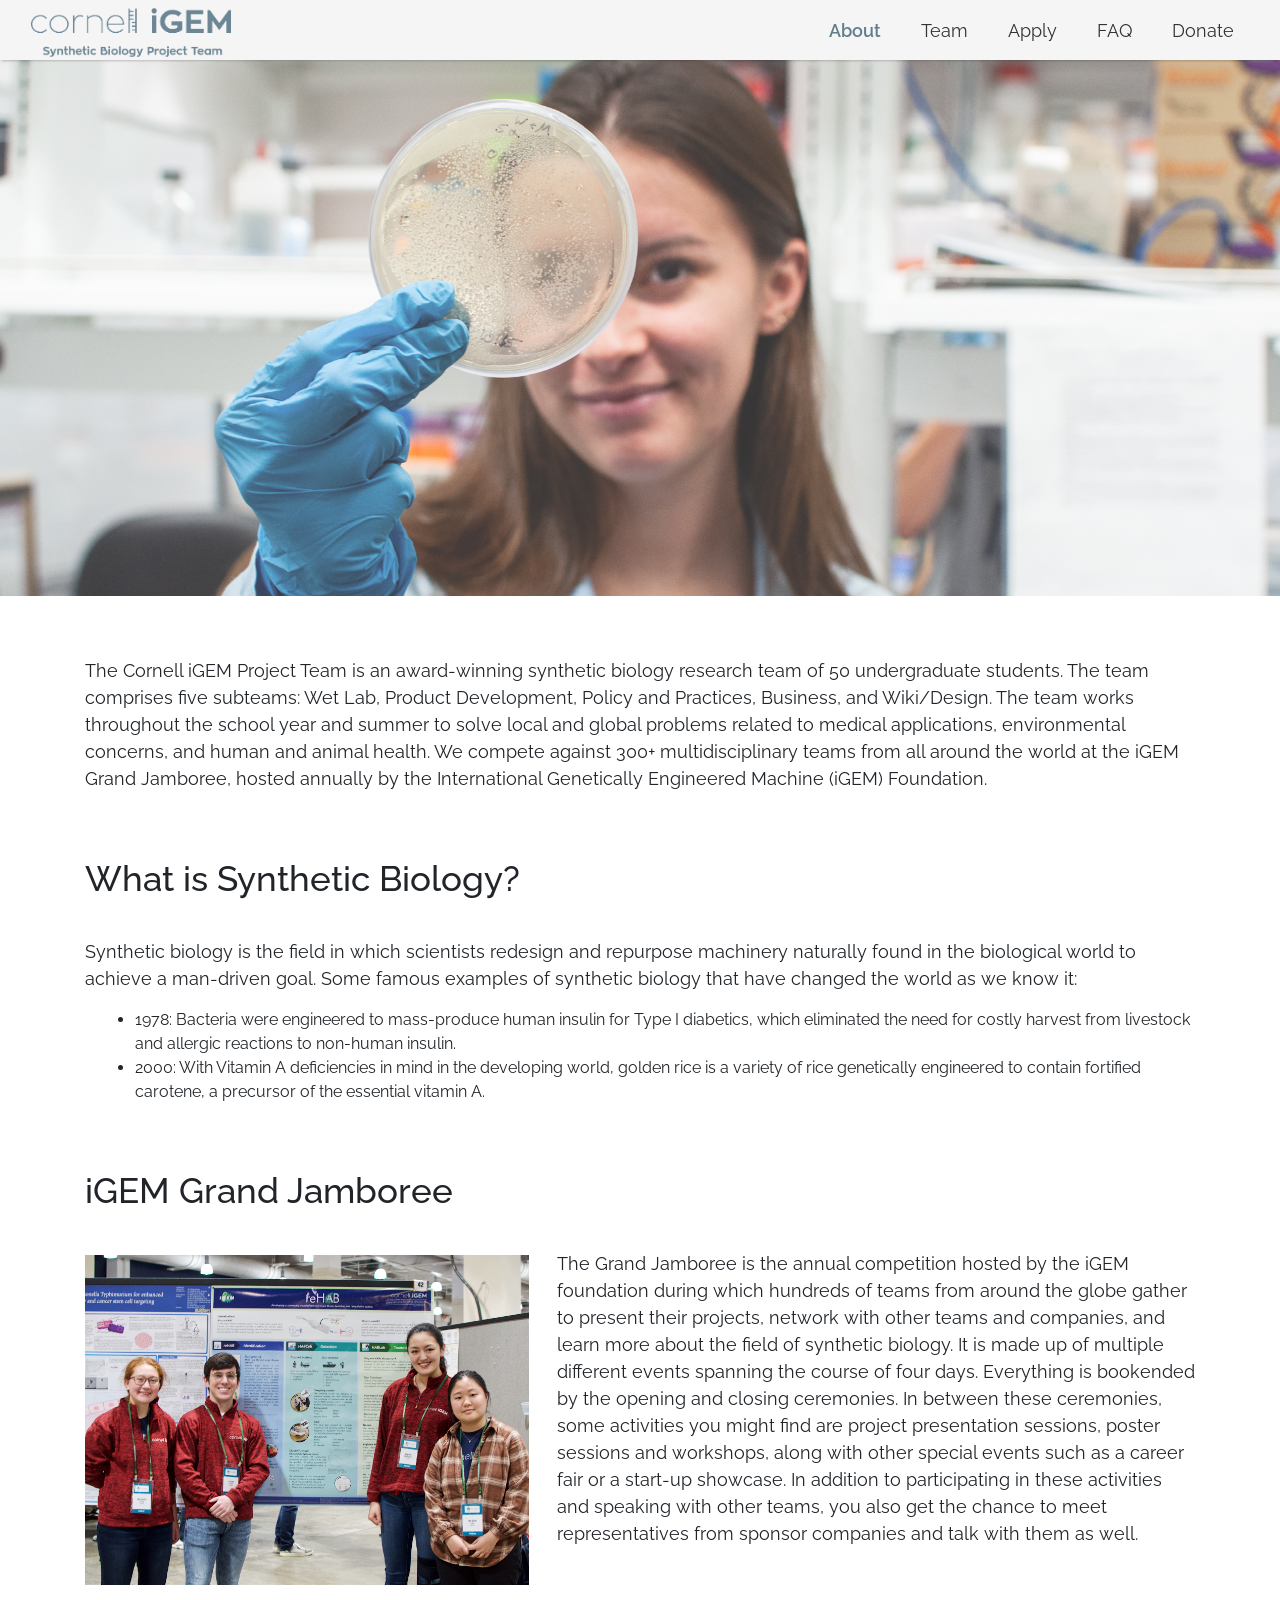
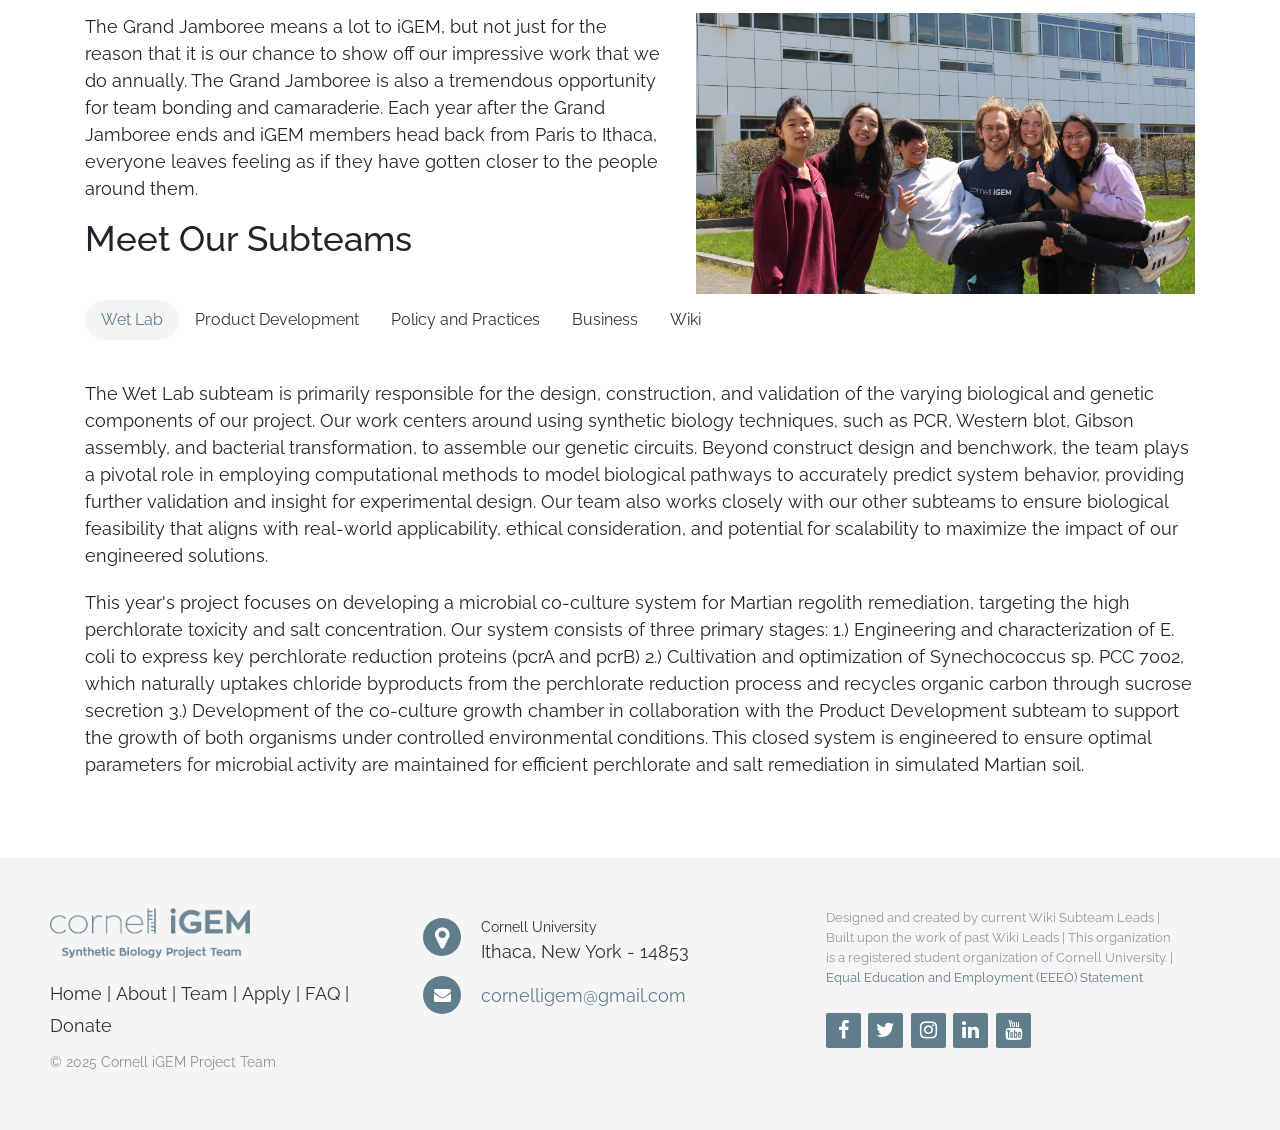
==== about.html @ 0ddb7946 "first commit" ====
<!DOCTYPE html>
<html lang=en>

<head>
    <meta charset="UTF-8">
    <meta http-equiv="X-UA-Compatible" content="IE=edge">
    <meta name="viewport" content="width=device-width, initial-scale=1.0">


    <link rel="apple-touch-icon" sizes="180x180" href="images/logo/apple-touch-icon.png">
    <link rel="icon" type="image/png" href="images/logo/favicon-32x32.png" sizes="32x32">
    <link rel="icon" type="image/png" href="images/logo/favicon-16x16.png" sizes="16x16">
    <link rel="manifest" href="images/logo/manifest.json">
    <link rel="mask-icon" href="images/logo/safari-pinned-tab.svg" color="#607d8b">
    <meta name="theme-color" content="#ffffff">

    <script src="https://stackpath.bootstrapcdn.com/bootstrap/4.5.2/js/bootstrap.min.js"
        integrity="sha384-B4gt1jrGC7Jh4AgTPSdUtOBvfO8shuf57BaghqFfPlYxofvL8/KUEfYiJOMMV+rV"
        crossorigin="anonymous"></script>
    <script src="https://code.jquery.com/jquery-3.5.1.slim.min.js"
        integrity="sha384-DfXdz2htPH0lsSSs5nCTpuj/zy4C+OGpamoFVy38MVBnE+IbbVYUew+OrCXaRkfj"
        crossorigin="anonymous"></script>
    <script src="https://cdn.jsdelivr.net/npm/popper.js@1.16.1/dist/umd/popper.min.js"
        integrity="sha384-9/reFTGAW83EW2RDu2S0VKaIzap3H66lZH81PoYlFhbGU+6BZp6G7niu735Sk7lN"
        crossorigin="anonymous"></script>

    <link rel="stylesheet" href="https://stackpath.bootstrapcdn.com/bootstrap/4.5.2/css/bootstrap.min.css"
        integrity="sha384-JcKb8q3iqJ61gNV9KGb8thSsNjpSL0n8PARn9HuZOnIxN0hoP+VmmDGMN5t9UJ0Z" crossorigin="anonymous">
    <link rel="stylesheet" type="text/css" href="css/styles.css">


    <!--For accordion styling-->
    <link href="http://www.cssscript.com/wp-includes/css/sticky.css" rel="stylesheet" type="text/css">

    <title>iGEM at Cornell | About</title>
</head>

<body>
    <!--/************************* NAVIGATION BAR ************************************/ -->

    <link rel="stylesheet" href="https://cdnjs.cloudflare.com/ajax/libs/font-awesome/4.7.0/css/font-awesome.min.css">

    <nav class="navbar fixed-top">
        <span class="navbar-toggle" id="js-navbar-toggle">
            <i class="fa fa-bars"></i>
        </span>
        <a href="index.html" class="logo"><img src="images/logo/logo_new.png" width="200" alt="logo"></a>
        <ul class="main-nav" id="js-menu">
            <li>
                <a href="about.html" class="nav-links activenav">About</a>
            </li>
            <li>
                <a href="team.html" class="nav-links">Team</a>
            </li>
            <li>
                <a href="apply.html" class="nav-links">Apply</a>
            </li>
            <li>
                <a href="faq.html" class="nav-links">FAQ</a>
            </li>
            <li>
                <a href="donate.html" class="nav-links">Donate</a>
            </li>
        </ul>
    </nav>

    <!--/****************************** BANNER *****************************************/ -->

    <div class="home-banner-large-container">
        <div class="home-banner-container" id="slideshow">
            <div>
                <img src="images/banners/about1.jpg" style="width:100%" alt="about banner">
            </div>
            <div>
                <img src="images/banners/about2.jpg" style="width:100%" alt="about banner">
            </div>
        </div>
    </div>

    <script>
        $("#slideshow > div:gt(0)").hide();

        setInterval(function () {
            $('#slideshow > div:first')
                .toggle()
                .next()
                .toggle()
                .end()
                .appendTo('#slideshow');
        }, 3000);
    </script>

    <br>
    <br>
    <br>
    <br>

    <!--/****************************** ABOUT *****************************************/ -->

    <div class="container about-intro">
        <p>
            The Cornell iGEM Project Team is an award-winning synthetic biology research team of 50 undergraduate students. The 
            team comprises five subteams: Wet Lab, Product Development, Policy and Practices, Business, and Wiki/Design. 
            The team works throughout the school year and summer to solve local and global problems related to medical 
            applications, environmental concerns, and human and animal health. We compete against 300+ multidisciplinary 
            teams from all around the world at the iGEM Grand Jamboree, hosted annually by the International Genetically 
            Engineered Machine (iGEM) Foundation.


        </p>
    </div>

    <!--/****************************** SYNTHETIC BIOLOGY *****************************************/ -->

    <div class="container synBio">

        <h1>
            What is Synthetic Biology? </h1>
        <p>
            Synthetic biology is the field in which scientists redesign and repurpose machinery naturally found in the
            biological world to achieve a man-driven goal. Some famous examples of synthetic biology that have changed
            the world as we know it:
        </p>
        <ul>
            <li> 1978: Bacteria were engineered to mass-produce human insulin for Type I diabetics, which eliminated the
                need for costly harvest from livestock and allergic reactions to non-human insulin. </li>
            <li> 2000: With Vitamin A deficiencies in mind in the developing world, golden rice is a variety of rice
                genetically engineered to contain fortified carotene, a precursor of the essential vitamin A. </li>

        </ul>
    </div>



    <!--/****************************** GRAND JAMBOREE *****************************************/ -->


    <div class="container jamboree">
        <h1>
            iGEM Grand Jamboree </h1>
        <div class="grandJamboree">
            <div class="jamboreeImg1">
                <img src="images/content/jamboree1.jpg" alt="Grand Jamboree" width="500px">
            </div>
            <div class="jamboreeText1">
                <p>
                    The Grand Jamboree is the annual competition hosted by the iGEM foundation during which hundreds of
                    teams from around the globe gather to present their projects, network with other teams and
                    companies, and learn more about the field of synthetic biology.
                    It is made up of multiple different events spanning the course of four days. Everything is bookended
                    by the opening and closing ceremonies. In between these ceremonies, some activities you might find
                    are project presentation sessions,
                    poster sessions and workshops, along with other special events such as a career fair or a start-up
                    showcase. In addition to participating in these activities and speaking with other teams, you also
                    get the chance to meet representatives
                    from sponsor companies and talk with them as well.
                </p>
            </div>
        </div>
        <br><br>
        <div class="grandJamboree">
            <div class="jamboreeText2">
                <p>
                    The Grand Jamboree means a lot to iGEM, but not just for the reason that it is our chance to
                    show off our impressive work that we do annually. The Grand Jamboree is also a tremendous
                    opportunity for team bonding and camaraderie. Each year after
                    the Grand Jamboree ends and iGEM members head back from Paris to Ithaca, everyone leaves
                    feeling as if they have gotten closer to the people around them.
                </p>
            </div>
            <div class="jamboreeImg2">
                <img src="images/content/2022_subteam.jpg" alt="Grand Jamboree" width="400px">
            </div>
        </div>
    </div>
    <br><br>

    <!--/****************************** MEET THE SUBTEAMS *****************************************/ -->

    <div class="container subteams">
        <h1>
            Meet Our Subteams</h1>
        <ul id="aboutNav" class="nav">
            <li onclick="selectSubteam('wetLabTeam', this)" class="nav-item active"><a class="nav-link">Wet Lab</a></li>
            <li onclick="selectSubteam('productTeam', this)" class="nav-item"><a class="nav-link">Product
                    Development</a></li>
            <li onclick="selectSubteam('policyTeam', this)" class="nav-item"><a class="nav-link">Policy and
                    Practices</a></li>
            <li onclick="selectSubteam('businessTeam', this)" class="nav-item"><a class="nav-link">Business</a></li>
            <li onclick="selectSubteam('wikiTeam', this)" class="nav-item"><a class="nav-link">Wiki</a></li>
        </ul>

        <div class="wetLabTeam">
            <p>
                The Wet Lab subteam is primarily responsible for the design, construction, and validation of the varying biological and genetic components of our project. Our work centers around using synthetic biology techniques, such as PCR, Western blot, Gibson assembly, and bacterial transformation, to assemble our genetic circuits. Beyond construct design and benchwork, the team plays a pivotal role in employing computational methods to model biological pathways to accurately predict system behavior, providing further validation and insight for experimental design. Our team also works closely with our other subteams to ensure biological feasibility that aligns with real-world applicability, ethical consideration, and potential for scalability to maximize the impact of our engineered solutions.

            </p>

            <p>
                This year's project focuses on developing a microbial co-culture system for Martian regolith remediation, targeting the high perchlorate toxicity and salt concentration. Our system consists of three primary stages: 1.) Engineering and characterization of E. coli to express key perchlorate reduction proteins (pcrA and pcrB) 2.) Cultivation and optimization of Synechococcus sp. PCC 7002, which naturally uptakes chloride byproducts from the perchlorate reduction process and recycles organic carbon through sucrose secretion 3.) Development of the co-culture growth chamber in collaboration with the Product Development subteam to support the growth of both organisms under controlled environmental conditions. This closed system is engineered to ensure optimal parameters for microbial activity are maintained for efficient perchlorate and salt remediation in simulated Martian soil.

            </p>
        </div>

        <div class="productTeam hide">
            <p>
                The product development subteam is an engineering-focused, user-centered, end-to-end development team. Our end goal is to bring iGEM's biological innovations to the real world. We apply product design thinking and various engineering disciplines to explore user needs, generate a problem statement, design and prototype a solution to the problem, and create product specifications to prepare for manufacturing.

            </p>
            <p>
                This year, product development plans to design and implement a fixed bed biofilm bioreactor to provide a platform for bioremediation of perchlorate ions in Mars soil, which includes a cartridge biofilm carrier that is easily replaceable for two functioning microbes. In previous years, the product development subteam has built a continuously-stirred tank bioreactor (CSTR) to biomanufacture ursolic acid (2023), a boat with an automatic sampling system (2019), a bioreactor (2019 + 2022), planter cups that monitor and adjust oxidative conditions for the plant (2018), software that displays information about a hydroponics system in real-time to a dashboard and alerts farmers (2018), a customizable milking shell that prevents bovine mastitis (2017), an app with a built-in cell counter that also tracks trends in cow health (2017), and many more.


            </p>
        </div>

        <div class="policyTeam hide">
            <p>
                Policy and Practices focuses on analyzing the ethics and policy of our project while also interviewing stakeholders to check the methodology of all aspects of the project. Stakeholders include researchers, industry professionals, medical experts, and the general public, and their input is used to contextualize the impact of our projects. The subteam also coordinates outreach and educational events such as youth mentorship programs, forums, and expos to inform and educate the public about the field of synthetic biology.
            </p>    

            <p>
                This year's project aims to create a co-culture of bacteria to reduce perchlorates in martian soil to design a space agriculture system. Through interviews with field experts and interactions with the public, we are reminded that the people we meet always have stories to tell. We aim to share our story with them, too.
            </p>
        </div>


        <div class="businessTeam hide">
            <p>
                The business subteam focuses on delivering a business plan throughout the season in order to commercialize the work our team has developed. We focus on developing market analysis, competitor analysis, industrial scale-up and more. We have also filed a patent to protect iGEM's IP. We also deal with iGEM's finances, budgeting and recruiting. We maintain an active and communicative relationship with our school and sponsors year round. The business subteam also works with the Policy and Practices subteam to spread awareness about synthetic biology at Cornell both on- and off-campus through social media and hosting special events such as fundraisers and school seminars. In recent years, the Business Subteam has been trying to facilitate a team-wide transition from a competition-based organization to a truly independent synbio developer and thinktank. 

            </p>

        </div>

        <div class="wikiTeam hide">
            <p>
                The Wiki subteam is mainly in charge of designing and implementing the competition website each year that showcases our project. During the spring semesters, we hold design and web development training that spans visual design, HTML, CSS, and JavaScript. During this training, there are weekly/bi-weekly lessons and projects to go along with them. Over the summer, we create the design for our competition website over several iterations and implement it in the fall!
            </p>

            <p>
                We also collaborate with other subteams on software-related tasks. Last year, we worked with PnP to create a children's book and an educational Fruit Ninja-style game. This year, we are collaborating with PD to create an Arduino user interface for our bioreactor. Wiki is like the painter of the team - we bring everything together for presentation and documentation, including video editing, web design, photography and more!
            </p>
        </div>

    </div>
    <script>
        function selectSubteam(teamName, element) {
            document.getElementsByClassName("wetLabTeam")[0].classList.add("hide");
            document.getElementsByClassName("productTeam")[0].classList.add("hide");
            document.getElementsByClassName("policyTeam")[0].classList.add("hide");
            document.getElementsByClassName("businessTeam")[0].classList.add("hide");
            document.getElementsByClassName("wikiTeam")[0].classList.add("hide");
            document.getElementsByClassName(teamName)[0].classList.remove("hide");

            var navItems = document.getElementById("aboutNav").getElementsByTagName("li");
            for (var i = 0; i < navItems.length; i++) {
                navItems[i].classList.remove("active");
            }
            element.classList.add("active");
        }
    </script>








    <!--/************************* FOOTER ************************************/ -->

    <footer class="footer-distributed">

        <div class="footer-left">
            <img src="images/logo/logo_new.png" width="200" alt="logo">

            <p class="footer-links">
                <a href="index.html">Home</a> |
                <a href="about.html">About</a> |
                <a href="team.html">Team</a> |
                <a href="apply.html">Apply</a> |
                <a href="faq.html">FAQ</a> |
                <a href="donate.html">Donate</a>
            </p>

            <p class="footer-company-name">&copy; 2025 Cornell iGEM Project Team</p>
        </div>

        <div class="footer-center">
            <div>
                <i class="fa fa-map-marker"></i>
                <p><span>Cornell University
                    </span> Ithaca, New York - 14853</p>
            </div>

            <div>
                <i class="fa fa-envelope"></i>
                <p><a href="mailto:cornelligem@gmail.com">cornelligem@gmail.com</a></p>
            </div>
        </div>
        <div class="footer-right">
            <p class="footer-company-about">
                Designed and created by current Wiki Subteam Leads | Built upon the work of past Wiki Leads | This organization is a registered student organization of Cornell University. | <a href="https://hr.cornell.edu/about/workplace-rights/equal-education-and-employment">Equal Education and Employment (EEEO) Statement</a>
                <!--Designed by Karen Zhan and Anish Navada | Built upon the work of Tennyson Bardwell, Rishabh
                Singh, Amanda Ong -->
            </p>
            <div class="footer-icons">
                <a href="https://facebook.com/cornelligem"><i class="fa fa-facebook"></i></a>
                <a href="https://twitter.com/cugem"><i class="fa fa-twitter"></i></a>
                <a href="https://www.instagram.com/cugem/"><i class="fa fa-instagram"></i></a>
                <a href="https://www.linkedin.com/company/cornell-igem"><i class="fa fa-linkedin"></i></a>
                <a href="https://www.youtube.com/user/CornelliGEM/"><i class="fa fa-youtube"></i></a>
            </div>
        </div>
    </footer>








    <script src="https://ajax.googleapis.com/ajax/libs/jquery/1.12.0/jquery.min.js"></script>
    <script src="https://maxcdn.bootstrapcdn.com/bootstrap/3.3.5/js/bootstrap.min.js"></script>
    <script src="js/script.js"></script>
    <script src="http://www.youtube.com/iframe_api"></script>
</body>

</html>
---- css/styles.css ----
/*** General Styling ***/

@import url('https://fonts.googleapis.com/css2?family=Raleway&display=swap');

* {
    box-sizing: border-box;
    margin: 0;
    padding: 0;
}

h1 {
    font-family: 'Raleway';
    font-size: 35px;
}

h2,
h4,
h5 {
    font-family: 'Raleway';
    color: #616161;
    font-size: 30px;
}

h3 {
    font-family: 'Raleway';
    color: #ffffff;
    font-size: 36px;
}

h4 {
    font-family: 'Raleway';
    color: #616161;
    font-size: 24px;
}

h6 {
    font-family: 'Raleway';
    color: #ffffff;
    font-size: 36px;
}



body {
    font-family: 'Raleway', sans-serif;
}

p {
    font-family: 'Raleway';
    font-size: 18px;
}

a {
    color: #607D8B;
}




/*** Navbar Styling ***/

.navbar {
    font-size: 18px;
    background-color: #F5F5F5;
    border: none;
    color: #333333;
    box-shadow: 0 3px 2px -2px rgba(0, 0, 0, .2);
}

.main-nav {
    list-style-type: none;
    display: none;
    color: #333333;
}

.nav-links,
.logo {
    text-decoration: none;
    color: #333333;
}

.main-nav {
    text-align: center;
    border-top: 2px solid #333333;
    width: 100%;
}

.main-nav li {
    display: inline-block;
    margin: auto 20px auto;
    position: relative;
    color: #333333;
}

.logo {
    display: inline-block;
    font-size: 22px;
    margin-top: 5px;
    margin-left: 15px;
    margin-bottom: 5px;
    color: #333333;
}

.navbar-toggle {
    position: absolute;
    top: 10px;
    right: 20px;
    cursor: pointer;
    color: #333333;
    font-size: 24px;
}

.activenav {
    display: block;
    color: #607D8B;
}

@media screen and (min-width: 768px) {
    .navbar {
        display: flex;
        justify-content: space-between;
        padding-bottom: 0;
        height: 60px;
        align-items: center;
        color: #333333;
    }

    .main-nav {
        display: flex;
        margin-right: 30px;
        flex-direction: row;
        justify-content: flex-end;
        color: #333333;
        border: none;
        margin-top: 0px;
    }

    .main-nav li {
        margin: 0px;
        color: #333333;
        margin-top: -45px;
    }

    .nav-links {
        margin-left: 40px;
        color: #333333;
        margin-top: 0px;
    }

    .logo {
        margin-top: 0;
        color: #333333;
    }

    .navbar-toggle {
        display: none;
        color: #333333;
    }

    .logo:hover,
    .nav-links:hover {
        color: #607D8B;
        text-decoration: none;
    }

    .activenav {
        color: #607D8B;
        font-weight: 600;
    }
}


/*** Banner Styling ***/

.home-banner-large-container {
    padding-top: 110px;
}

.home-banner-container {
    width: 100%;
    position: relative;
    margin: -55px 0;
}


/* Hide the images by default */

.home-slides {
    display: none;
}

.slidesauto {
    display: none;
}


/* Next & previous buttons */

.prev,
.next {
    cursor: pointer;
    position: absolute;
    top: 50%;
    width: auto;
    margin-top: -22px;
    padding: 16px;
    color: white;
    font-weight: bold;
    font-size: 18px;
    transition: 0.6s ease;
    border-radius: 0 3px 3px 0;
    user-select: none;
}


/* Position the "next button" to the right */

.next {
    right: 0;
    border-radius: 3px 0 0 3px;
}


/* The dots/bullets/indicators */

.dot {
    cursor: pointer;
    height: 8px;
    width: 8px;
    margin: 50px 2px;
    background-color: #bbb;
    border-radius: 50%;
    display: inline-block;
    transition: background-color 0.6s ease;
}

.active,
.dot:hover {
    background-color: #717171;
}


/* Fading animation */

.fade {
    -webkit-animation-name: fade;
    -webkit-animation-duration: 1.5s;
    animation-name: fade;
    animation-duration: 1.5s;
}

@-webkit-keyframes fade {
    from {
        opacity: .4
    }

    to {
        opacity: 1
    }
}

@keyframes fade {
    from {
        opacity: .4
    }

    to {
        opacity: 1
    }
}

@media screen and (max-width: 768px) {
    .home-banner-large-container {
        padding-top: 130px;
    }
}


/*********** Homepage Tagline *************/

.homePageTag p {
    font-family: 'Raleway';
    color: #616161;
    font-size: 30px;
    margin-left: auto;
    margin-right: auto;
    text-align: center;
    padding-bottom: 50px;
    margin-top: -10px;
}


/************************* OUR CURRENT WORK ************************************/

.currentWork {
    background-color: #F5F5F5;
}

.currentWork h1 {
    padding-left: 10%;
    padding-right: 10%;
    padding-top: 50px;
}

.currentWorkItems {
    display: inline-block;
}


/* on PC */

@media screen and (min-width: 768px) {
    .currentWorkImg {
        float: left;
        width: 37%;
        padding-left: 10%;
        padding-top: 9%;
    }

    .currentWorkImg img {
        width: 100%;
    }

    .currentWorkText {
        float: left;
        width: 63%;
        padding-right: 10%;
        padding-left: 2.5%;
        padding-top: 30px;
        padding-bottom: 50px;
    }
}


/* on Mobile */

@media screen and (max-width: 768px) {
    .currentWorkImg {
        width: 90%;
    }

    .currentWorkImg img {
        width: 100%;
        margin-left: 5%;
        margin-right: 5%;
        padding-top: 20px;
    }

    .currentWorkText {
        width: 90%;
        margin-left: 5%;
        margin-right: 5%;
        padding-top: 20px;
        padding-bottom: 50px;
    }

    .currentWork h1 {
        padding-left: 5%;
    }
}


/* Popup box BEGIN */

.hover_bkgr_fricc {
    cursor: pointer;
    display: none;
    position: fixed;
    text-align: center;
    top: 0;
    width: 100%;
    z-index: 10000;
}

.hover_bkgr_fricc .helper {
    display: inline-block;
    vertical-align: middle;
}

.hover_bkgr_fricc>div {
    background-color: #fff;
    box-shadow: 10px 10px 60px #555;
    display: inline-block;
    min-height: 100px;
    vertical-align: middle;
    width: 70%;
    position: relative;
    border-radius: 8px;
    padding: 15px 5%;
    margin-top: 50px;
}

.popupCloseButton {
    background-color: #fff;
    border: 3px solid #999;
    border-radius: 50px;
    cursor: pointer;
    display: inline-block;
    font-family: arial;
    font-weight: bold;
    position: absolute;
    top: -15px;
    right: -15px;
    font-size: 25px;
    line-height: 30px;
    width: 30px;
    height: 30px;
    text-align: center;
}

.popupCloseButton:hover {
    background-color: #ccc;
}

.trigger_popup_fricc {
    cursor: pointer;
    font-size: 20px;
    display: inline-block;
    font-weight: bold;
    padding-left: auto;
    padding-right: auto;
    text-align: center;
}

.season-goals {
    text-align: center;
    padding-bottom: 50px;
}


/* Popup box BEGIN */


/************************* PAST PROJECTS AND ACHIEVEMENTS ************************************/

.circle {
    width: 50px;
    height: 50px;
    -webkit-border-radius: 25px;
    -moz-border-radius: 25px;
    border-radius: 25px;
    background: red;
}

.pastProjects h1 {
    padding-left: 10%;
    padding-right: 10%;
    padding-top: 50px;
}


/**ACCORDIAN**/

.accordion {
    width: 100%;
    max-width: 1080px;
    height: 350px;
    overflow: hidden;
    margin: 50px auto;
    padding-top: 10px;
    padding-bottom: 10px;
}

.accordion>ul {
    width: 100%;
    display: table;
    table-layout: fixed;
    margin: 0;
    padding: 0;
}

.accordion>ul>li {
    display: table-cell;
    vertical-align: bottom;
    position: relative;
    width: 16.666%;
    height: 350px;
    background-repeat: no-repeat;
    background-position: center center;
    transition: all 500ms ease;
}

.accordion>ul>li>div {
    display: block;
    overflow: hidden;
    width: 100%;
}

.accordion>ul>li>div>a {
    display: block;
    height: 350px;
    width: 100%;
    position: relative;
    z-index: 3;
    vertical-align: bottom;
    padding: 15px 20px;
    box-sizing: border-box;
    color: #fff;
    text-decoration: none;
    font-family: 'Raleway';
    transition: all 200ms ease;
}

.accordion>ul>li>div>a>* {
    opacity: 0;
    margin: 0;
    width: 100%;
    text-overflow: ellipsis;
    position: relative;
    z-index: 5;
    /*white-space: nowrap;*/
    overflow: hidden;
    -webkit-transform: translateX(-20px);
    transform: translateX(-20px);
    -webkit-transition: all 400ms ease;
    transition: all 400ms ease;
}

.accordion>ul>li>div>a>h6 {
    text-overflow: clip;
    text-transform: uppercase;
    margin-bottom: 2px;
    top: 74px;
}

.accordion>ul>li>div>a>p {
    top: 90px;
    font-size: 16px;
    font-family: 'Raleway';
}

.accordion>ul>li>div>a>ul {
    top: 110px;
    font-size: 16px;
    font-family: 'Raleway';
}

.accordion>ul>li>div>a>b {
    top: 100px;
    font-size: 19px;
    font-family: 'Raleway';
}

@media screen and (min-width: 950px) {
    .accordion>ul:hover>li {
        width: 8%;
    }

    .accordion>ul:hover>li:hover {
        width: 60%;
    }

    .accordion>ul:hover>li:hover a {
        background: rgba(0, 0, 0, 0.4);
    }

    .accordion>ul:hover>li:hover a * {
        opacity: 1;
        -webkit-transform: translateX(0);
        transform: translateX(0);
    }
}

@media screen and (max-width: 949px) {
    body {
        margin: 0;
    }

    .accordion {
        height: auto;
        margin: 0 auto;
    }

    .accordion>ul>li {
        position: relative;
        display: table;
        table-layout: fixed;
        margin: 0 auto;
        width: 100%;
        height: 350px;
        background-size: cover;
        background-repeat: no-repeat;
        background-position: center;
        -webkit-transition: none;
        transition: none;
    }

    .accordion>ul>li>div>a {
        background: rgba(0, 0, 0, 0.4);
        margin: 0 auto;
        width: 100%
    }

    .accordion>ul>li>div>a>* {
        opacity: 1;
        -webkit-transform: translateX(0);
        transform: translateX(0);
    }

    .accordion>ul>li>div>a>h6 {
        top: 84px;
    }

    .accordion>ul>li>div>a>p {
        top: 100px;
    }

    .accordion>ul>li>div>a>ul {
        top: 120px;
    }

    .accordion>ul>li>div>a>b {
        top: 110px;
    }
}

@media screen and (max-width: 550px) {
    .accordion>ul>li>div>a>h6 {
        top: 34px;
        font-size: 28px;
    }

    .accordion>ul>li>div>a>p {
        top: 50px;
        font-size: 14px;
    }

    .accordion>ul>li>div>a>ul {
        top: 70px;
        font-size: 14px;
    }

    .accordion>ul>li>div>a>b {
        top: 60px;
        font-size: 17px;
    }
}


/* iPhone 5 */

@media screen and (max-width: 350px) {
    .accordion>ul>li>div>a>h6 {
        top: 19px;
        font-size: 28px;
    }

    .accordion>ul>li>div>a>p {
        top: 35px;
        font-size: 13px;
    }

    .accordion>ul>li>div>a>ul {
        top: 55px;
        font-size: 13px;
    }

    .accordion>ul>li>div>a>b {
        top: 45px;
        font-size: 16px;
    }
}


/***************** Donate **********************/

.donate {
    background-color: #f5f5f5;
}

.donateHeader {
    padding-left: 10%;
    padding-right: 10%;
    padding-top: 50px;
}

.donateText {
    padding-left: 10%;
    padding-right: 10%;
    padding-bottom: 30px;
    padding-top: 30px;
}

.btn-secondary {
    background-color: #607D8B;
    border: none;
    margin-left: 80%;
}

.btn-donate {
    background-color: #607D8B;
    border: none;
    margin-left: 20%;
}


@media screen and (max-width: 800px) {
    .btn-secondary {
        margin-right: auto;
        margin-left: auto;
        text-align: center;
    }

    .btn-donate {
        margin-right: auto;
        margin-left: auto;
        text-align: center;
    }

    .buttonDiv {
        display: flex;
        justify-content: center;
    }
}


/***************** FAQ **********************/

.faq {
    background-color: #f5f5f5;
}

.faqHeader {
    padding-left: 10%;
    padding-right: 10%;
    padding-top: 50px;
}

.faqText {
    padding-left: 10%;
    padding-right: 10%;
    padding-bottom: 30px;
    padding-top: 30px;
}

.example {
    padding-left: 35px;
}

/***************** Sponsors **********************/

.sponsors {
    padding: 50px 150px;
}

.panel-body {
    padding-top: 50px;
}

.row {
    display: flex;
    flex-wrap: wrap;
    padding: 10px 10px;
    padding-bottom: 50px;
}


/* Create four equal columns that sits next to each other */

.column {
    flex: 33%;
    max-width: 33%;
    padding: 10px 10px;
}

.column img {
    margin-top: 10px;
    vertical-align: middle;
    width: 100%;
}


/* Responsive layout - makes a two column-layout instead of four columns */

@media screen and (max-width: 800px) {
    .column {
        flex: 50%;
        max-width: 50%;
    }

    .sponsors {
        padding-left: 10%;
        padding-right: 10%;
    }

    .col-md-10 col-md-offset-1 col-lg-8 col-lg-offset-2 {
        margin-left: auto;
        margin-right: auto;
    }
}


/* Responsive layout - makes the two columns stack on top of each other instead of next to each other */

@media screen and (max-width: 600px) {
    .column {
        flex: 100%;
        max-width: 100%;
    }

    .sponsors {
        padding-left: 10%;
        padding-right: 10%;
    }

    .col-md-10 col-md-offset-1 col-lg-8 col-lg-offset-2 {
        margin-left: auto;
        margin-right: auto;
    }
}


/******* Footer ********/

footer {
    bottom: 0;
}

@media (max-height:800px) {
    footer {
        position: static;
    }

    header {
        padding-top: 40px;
    }
}

.footer-distributed {
    background-color: #F5F5F5;
    box-sizing: border-box;
    width: 100%;
    text-align: left;
    font-family: 'Raleway';
    font: 16px sans-serif;
    padding: 50px 50px 60px 50px;
    margin-top: 80px;
}

.footer-distributed .footer-left,
.footer-distributed .footer-center,
.footer-distributed .footer-right {
    display: inline-block;
    vertical-align: top;
}


/* Footer left */

.footer-distributed .footer-left {
    width: 30%;
}

.footer-distributed h3 {
    color: #333333;
    font: normal 36px 'Raleway', cursive;
    margin: 0;
}


/* The company logo */

.footer-distributed h3 span {
    color: #607D8B;
}


/* Footer links */

.footer-distributed .footer-links {
    color: #333333;
    margin: 20px 0 12px;
}

.footer-distributed .footer-links a {
    display: inline-block;
    line-height: 1.8;
    text-decoration: none;
    color: inherit;
}

.footer-distributed .footer-company-name {
    color: #8f9296;
    font-size: 14px;
    font-weight: normal;
    margin: 0;
}


/* Footer Center */

.footer-distributed .footer-center {
    width: 35%;
}

.footer-distributed .footer-center i {
    background-color: #607D8B;
    color: #ffffff;
    font-size: 25px;
    width: 38px;
    height: 38px;
    border-radius: 50%;
    text-align: center;
    line-height: 42px;
    margin: 10px 15px;
    vertical-align: middle;
}

.footer-distributed .footer-center i.fa-envelope {
    font-size: 17px;
    line-height: 38px;
}

.footer-distributed .footer-center p {
    display: inline-block;
    color: #333333;
    vertical-align: middle;
    margin: 0;
}

.footer-distributed .footer-center p span {
    display: block;
    font-weight: normal;
    font-size: 14px;
    line-height: 2;
}

.footer-distributed .footer-center p a {
    color: #607D8B;
    text-decoration: none;
    ;
}


/* Footer Right */

.footer-distributed .footer-right {
    width: 30%;
}

.footer-distributed .footer-company-about {
    line-height: 20px;
    color: #92999f;
    font-size: 13px;
    font-weight: normal;
    margin: 0;
}

.footer-distributed .footer-company-about span {
    display: block;
    color: #ffffff;
    font-size: 18px;
    margin-bottom: 20px;
}

.footer-distributed .footer-icons {
    margin-top: 25px;
}

.footer-distributed .footer-icons a {
    display: inline-block;
    width: 35px;
    height: 35px;
    cursor: pointer;
    background-color: #607D8B;
    border-radius: 2px;
    font-size: 20px;
    color: #ffffff;
    text-align: center;
    line-height: 35px;
    margin-right: 3px;
    margin-bottom: 5px;
}


/* Here is the code for Responsive Footer */


/* You can remove below code if you don't want Footer to be responsive */

@media (max-width: 880px) {

    .footer-distributed .footer-left,
    .footer-distributed .footer-center,
    .footer-distributed .footer-right {
        display: block;
        width: 100%;
        margin-bottom: 40px;
        text-align: center;
    }

    .footer-distributed .footer-center i {
        margin-left: 0;
    }
}


/*******************ABOUT**********************/

.about-intro {
    padding-top: 20px;
}

.synBio h1 {
    padding-top: 50px;
}

.synBio ul {
    padding-left: 50px;
}

.synBio p {
    padding-top: 30px;
}

.jamboree {
    padding-top: 50px;
}

.giantJamboree {
    display: inline-block;
}


/* on PC */

@media screen and (min-width: 768px) {
    .jamboreeImg1 {
        float: left;
        width: 40%;
        padding-top: 35px;
    }

    .jamboreeImg1 img {
        width: 100%;
    }

    .jamboreeText1 {
        float: left;
        width: 60%;
        padding-left: 2.5%;
        padding-top: 30px;
        padding-bottom: 50px;
    }
}

.jamboreeImg2 {
    float: right;
    width: 45%;
}

.jamboreeImg2 img {
    width: 100%;
}

.jamboreeText2 {
    float: left;
    width: 55%;
    padding-right: 2.5%;
}


/* on Mobile */

@media screen and (max-width: 768px) {
    .jamboreeImg1 .jamboreeImg2 {
        width: 90%;
    }

    .jamboreeImg1 .jamboreeImg2 img {
        width: 100%;
        margin-left: 5%;
        margin-right: 5%;
        padding-top: 20px;
    }

    .jamboreeText2 .jamboreeText2 {
        width: 90%;
        margin-left: 5%;
        margin-right: 5%;
        padding-top: 20px;
        padding-bottom: 50px;
    }

    .jamboree h1 {
        padding-left: 5%;
    }
}

.subteams .nav {
    margin-top: 40px;
}

#aboutNav {
    margin-bottom: 40px;
}

#aboutNav .active {
    border-radius: 25px;
    background-color: #F5F5F5;
}

#aboutNav .active a {
    color: #607D8B;
}

#aboutNav a {
    color: #333333;
    cursor: pointer;
}

.subteams p {
    margin-top: 20px;
    margin-bottom: 20px;
}

.subteams .hide {
    display: none;
}


/*******************TEAM**********************/

.teamLead {
    width: 400px;
    height: 600px;
    margin-left: auto;
    margin-right: auto;
    padding-top: 50px;
}

#team {
    background: #eee !important;
    margin-top: -100px;
}

.btn-primary:hover,
.btn-primary:focus {
    background-color: #607D8B;
    border-color: #607D8B;
    box-shadow: none;
    outline: none;
}

.btn-primary {
    color: #fff;
    background-color: #607D8B;
    border-color: #607D8B;
}

section {
    padding: 60px 0;
}

section .section-title {
    text-align: center;
    color: #607D8B;
    margin-bottom: 50px;
    text-transform: uppercase;
}

#team .card {
    border: none;
    background: #ffffff;
}

.card-text {
    font-size: 14px;
}

.image-flip:hover .backside,
.image-flip.hover .backside {
    -webkit-transform: rotateY(0deg);
    -moz-transform: rotateY(0deg);
    -o-transform: rotateY(0deg);
    -ms-transform: rotateY(0deg);
    transform: rotateY(0deg);
    border-radius: .25rem;
}

.image-flip:hover .frontside,
.image-flip.hover .frontside {
    -webkit-transform: rotateY(180deg);
    -moz-transform: rotateY(180deg);
    -o-transform: rotateY(180deg);
    transform: rotateY(180deg);
}

.mainflip {
    -webkit-transition: 1s;
    -webkit-transform-style: preserve-3d;
    -ms-transition: 1s;
    -moz-transition: 1s;
    -moz-transform: perspective(1000px);
    -moz-transform-style: preserve-3d;
    -ms-transform-style: preserve-3d;
    transition: 1s;
    transform-style: preserve-3d;
    position: relative;
}

.frontside {
    position: relative;
    -webkit-transform: rotateY(0deg);
    -ms-transform: rotateY(0deg);
    z-index: 2;
    margin-bottom: 30px;
}

.backside {
    position: absolute;
    top: 0;
    left: 0;
    background: white;
    -webkit-transform: rotateY(-180deg);
    -moz-transform: rotateY(-180deg);
    -o-transform: rotateY(-180deg);
    -ms-transform: rotateY(-180deg);
    transform: rotateY(-180deg);
    -webkit-box-shadow: 5px 7px 9px -4px rgb(158, 158, 158);
    -moz-box-shadow: 5px 7px 9px -4px rgb(158, 158, 158);
    box-shadow: 5px 7px 9px -4px rgb(158, 158, 158);
}

.frontside,
.backside {
    -webkit-backface-visibility: hidden;
    -moz-backface-visibility: hidden;
    -ms-backface-visibility: hidden;
    backface-visibility: hidden;
    -webkit-transition: 1s;
    -webkit-transform-style: preserve-3d;
    -moz-transition: 1s;
    -moz-transform-style: preserve-3d;
    -o-transition: 1s;
    -o-transform-style: preserve-3d;
    -ms-transition: 1s;
    -ms-transform-style: preserve-3d;
    transition: 1s;
    transform-style: preserve-3d;
}

.frontside .card,
.backside .card {
    min-height: 400px;
    max-height: 400px;
}

.backside .card a {
    font-size: 18px;
    color: #607D8B !important;
}

.frontside .card .card-title,
.backside .card .card-title {
    color: #607D8B !important;
}

.frontside .card .card-body img {
    width: 175px;
    padding-top: 20px;
}

.hide {
    display: none;
}

#subteamNav {
    margin-bottom: 40px;
}

#subteamNav .active {
    border-radius: 25px;
    background-color: #ffffff;
}

#subteamNav .active a {
    color: #607D8B;
}

#subteamNav a {
    color: #333333;
    cursor: pointer;
}


/** Alumni **/

.alumnicard {
    position: relative;
    z-index: 2;
    margin-bottom: 30px;
}

.alumnicard .card {
    min-height: 400px;
    max-height: 400px;
}

.alumnicard .card a {
    font-size: 18px;
    color: #607D8B !important;
}

.alumnicard .card .card-title {
    color: #607D8B !important;
}

.alumnicard .card .card-body img {
    width: 175px;
}

@media screen and (min-width: 768px) {
    .alumni {
        padding-bottom: 180px;
    }

    .alumni h1 {
        padding-top: 50px;
    }

    .alumni p {
        padding-top: 35px;
    }

    .firstAlumList {
        display: inline-block;
        float: left;
        padding-left: 300px;
        padding-top: 25px;
    }

    .firstAlumList li {
        list-style: none;
        padding-top: 3px;
    }

    .secondAlumList {
        display: inline-block;
        float: right;
        padding-right: 150px;
        padding-top: 25px;
    }

    .secondAlumList li {
        list-style: none;
        padding-top: 3px;
    }
}

@media screen and (max-width: 768px) {
    .alumni h1 {
        padding-top: 50px;
    }

    .alumni p {
        padding-top: 35px;
    }

    .firstAlumList li {
        list-style: none;
        padding-top: 3px;
    }

    .secondAlumList li {
        list-style: none;
        padding-top: 3px;
    }
}


/*******************APPLY**********************/

.applyHeader {
    margin-top: 100px;
}

.schedule {
    padding-left: 35px;
}

.currentRecruitment {
    font-size: 20px;
    padding-bottom: 50px;
    padding-top: 12px;
}

#applyNav {
    margin-bottom: 40px;
}

#applyNav .active {
    border-radius: 25px;
    background-color: #F5F5F5;
}

#applyNav .active a {
    color: #607D8B;
}

#applyNav a {
    color: #333333;
    cursor: pointer;
}

.apply-button {
    text-align: center;
    margin: 0 100px;
}

#center-apply-btn {
    margin-left: 0 !important;
}

.apply-now-btn {
    text-align: center;
}
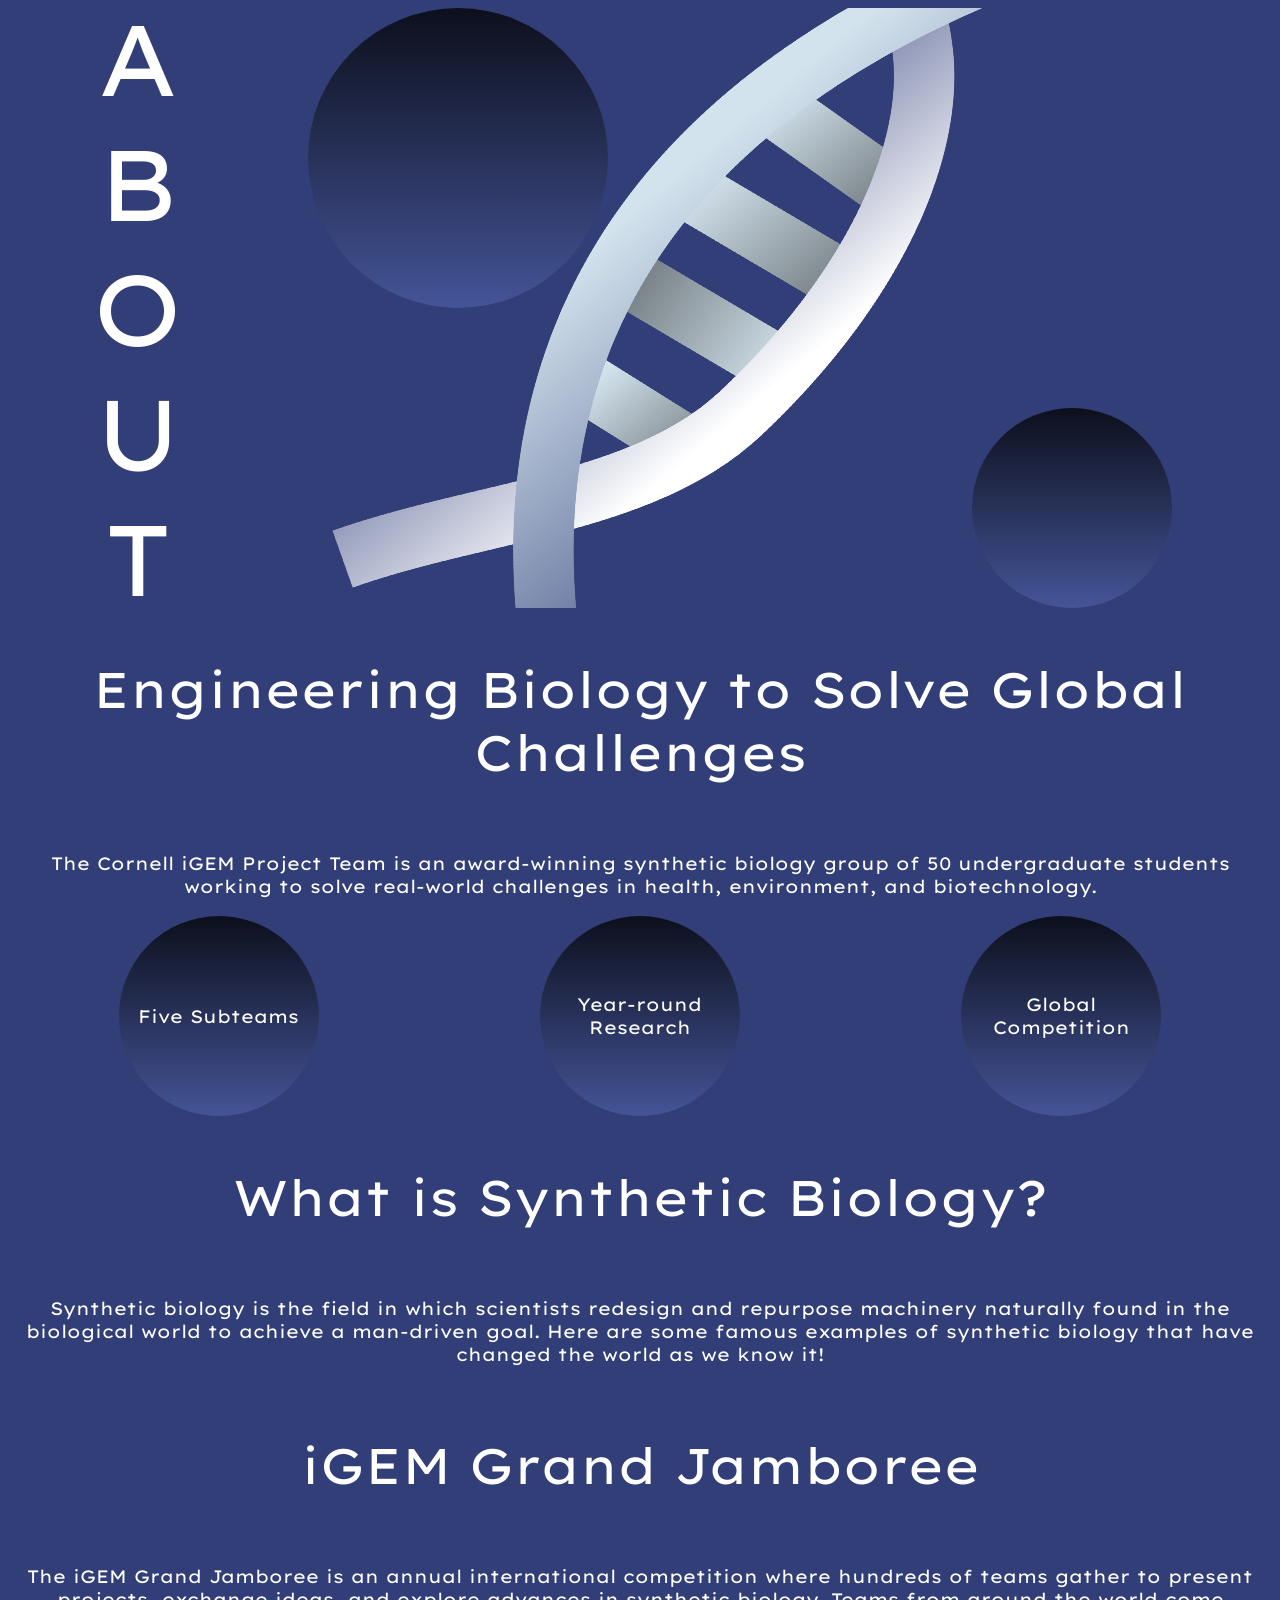
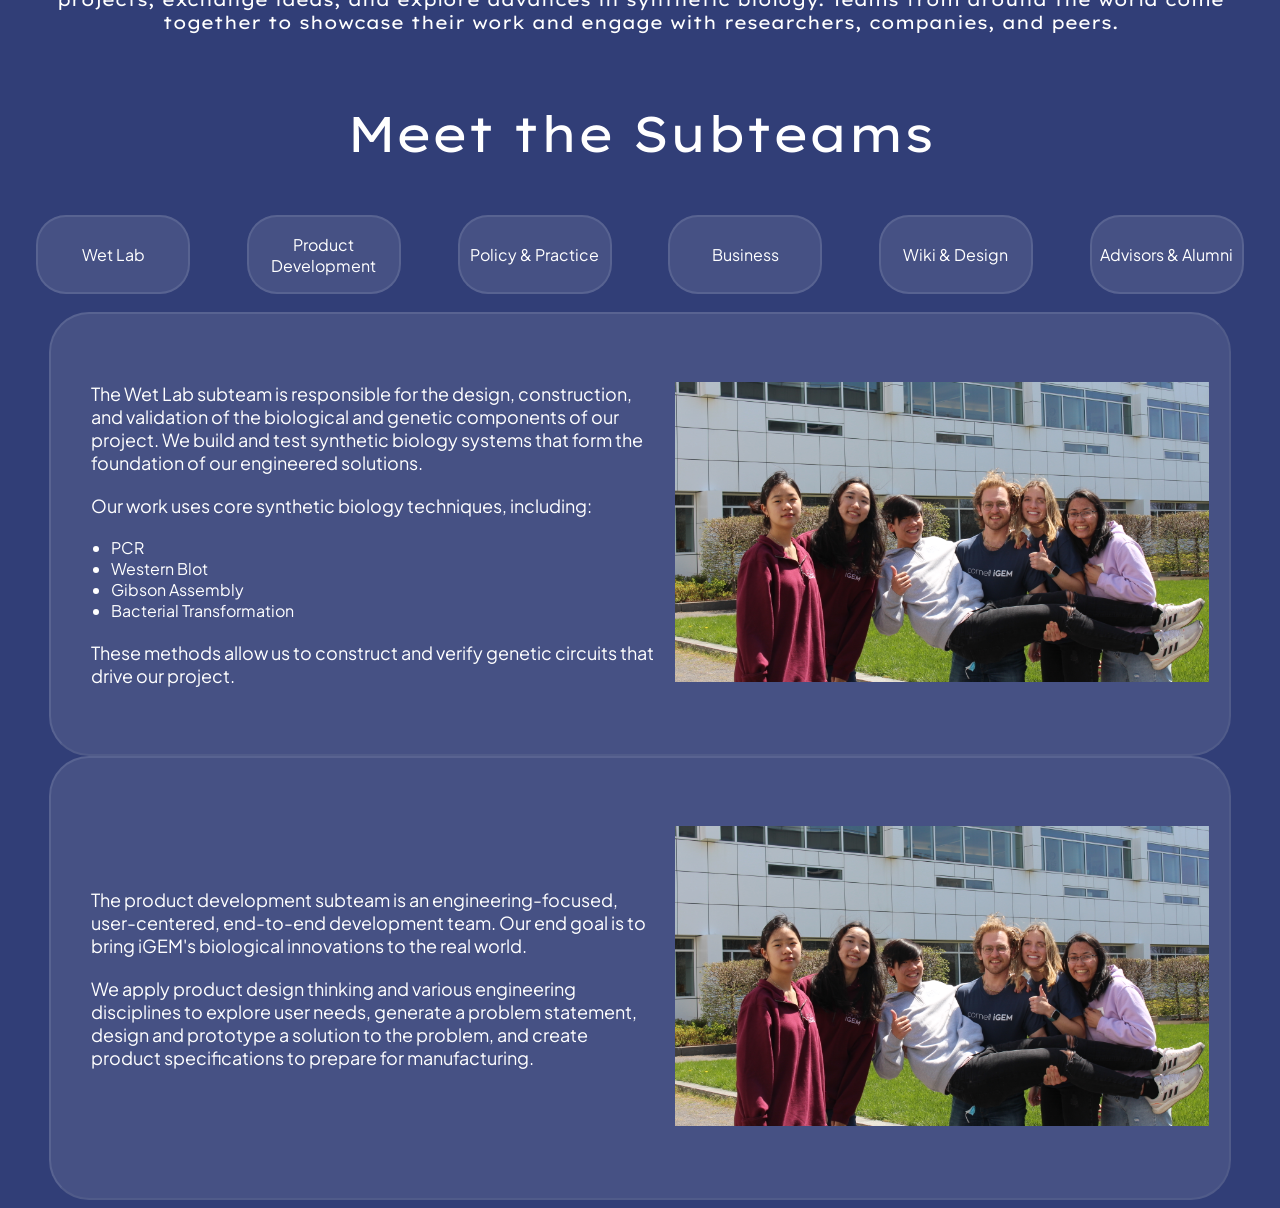
==== commit 54db90ac: "push plz" ====
--- a/about.html
+++ b/about.html
@@ -1,331 +1,119 @@
 <!DOCTYPE html>
-<html lang=en>
-
+<html lang="en">
 <head>
-    <meta charset="UTF-8">
-    <meta http-equiv="X-UA-Compatible" content="IE=edge">
     <meta name="viewport" content="width=device-width, initial-scale=1.0">
-
-
-    <link rel="apple-touch-icon" sizes="180x180" href="images/logo/apple-touch-icon.png">
-    <link rel="icon" type="image/png" href="images/logo/favicon-32x32.png" sizes="32x32">
-    <link rel="icon" type="image/png" href="images/logo/favicon-16x16.png" sizes="16x16">
-    <link rel="manifest" href="images/logo/manifest.json">
-    <link rel="mask-icon" href="images/logo/safari-pinned-tab.svg" color="#607d8b">
-    <meta name="theme-color" content="#ffffff">
-
-    <script src="https://stackpath.bootstrapcdn.com/bootstrap/4.5.2/js/bootstrap.min.js"
-        integrity="sha384-B4gt1jrGC7Jh4AgTPSdUtOBvfO8shuf57BaghqFfPlYxofvL8/KUEfYiJOMMV+rV"
-        crossorigin="anonymous"></script>
-    <script src="https://code.jquery.com/jquery-3.5.1.slim.min.js"
-        integrity="sha384-DfXdz2htPH0lsSSs5nCTpuj/zy4C+OGpamoFVy38MVBnE+IbbVYUew+OrCXaRkfj"
-        crossorigin="anonymous"></script>
-    <script src="https://cdn.jsdelivr.net/npm/popper.js@1.16.1/dist/umd/popper.min.js"
-        integrity="sha384-9/reFTGAW83EW2RDu2S0VKaIzap3H66lZH81PoYlFhbGU+6BZp6G7niu735Sk7lN"
-        crossorigin="anonymous"></script>
-
-    <link rel="stylesheet" href="https://stackpath.bootstrapcdn.com/bootstrap/4.5.2/css/bootstrap.min.css"
-        integrity="sha384-JcKb8q3iqJ61gNV9KGb8thSsNjpSL0n8PARn9HuZOnIxN0hoP+VmmDGMN5t9UJ0Z" crossorigin="anonymous">
-    <link rel="stylesheet" type="text/css" href="css/styles.css">
-
-
-    <!--For accordion styling-->
-    <link href="http://www.cssscript.com/wp-includes/css/sticky.css" rel="stylesheet" type="text/css">
-
+    <link rel="preconnect" href="https://fonts.googleapis.com">
+    <link rel="preconnect" href="https://fonts.gstatic.com" crossorigin>
+    <link href="https://fonts.googleapis.com/css2?family=Lexend+Exa:wght@100..900&family=Plus+Jakarta+Sans:ital,wght@0,200..800;1,200..800&display=swap" rel="stylesheet">
+    <link rel="stylesheet" type="text/css" href="css/about.css">
     <title>iGEM at Cornell | About</title>
 </head>
+<body>
+    <div id="main_container">
+        <div id="bottom">
+            <h1 class="vertical">ABOUT</h1>
+            <img id="helix" src="images/banners/about2_2.png">
+        </div>
 
-<body>
-    <!--/************************* NAVIGATION BAR ************************************/ -->
+        <div id="top">
+            <div class="circle2" id="big"></div>
+            <div class="circle" id="little"></div>
+        </div>
+    </div>
 
-    <link rel="stylesheet" href="https://cdnjs.cloudflare.com/ajax/libs/font-awesome/4.7.0/css/font-awesome.min.css">
+    <div id="div1">
+        <h3>Engineering Biology to Solve Global Challenges</h3> <br>
+    </div>
 
-    <nav class="navbar fixed-top">
-        <span class="navbar-toggle" id="js-navbar-toggle">
-            <i class="fa fa-bars"></i>
-        </span>
-        <a href="index.html" class="logo"><img src="images/logo/logo_new.png" width="200" alt="logo"></a>
-        <ul class="main-nav" id="js-menu">
-            <li>
-                <a href="about.html" class="nav-links activenav">About</a>
-            </li>
-            <li>
-                <a href="team.html" class="nav-links">Team</a>
-            </li>
-            <li>
-                <a href="apply.html" class="nav-links">Apply</a>
-            </li>
-            <li>
-                <a href="faq.html" class="nav-links">FAQ</a>
-            </li>
-            <li>
-                <a href="donate.html" class="nav-links">Donate</a>
-            </li>
-        </ul>
-    </nav>
+    <div id="div2">
+        <p>The Cornell iGEM Project Team is an award-winning synthetic biology group of 50 undergraduate students working to solve real-world challenges in health, environment, and biotechnology.</p>
+    </div>
 
-    <!--/****************************** BANNER *****************************************/ -->
+    <div id="container1">
+        <div class="circle">
+            <p>Five Subteams</p>
+        </div>
 
-    <div class="home-banner-large-container">
-        <div class="home-banner-container" id="slideshow">
+        <div class="circle">
+            <p>Year-round Research</p>
+        </div>
+
+        <div class="circle">
+            <p>Global Competition</p>
+        </div>
+
+    <!-- div class="circle">
+            <p>Five Subteams</p>
+        </div>
+
+        <div class="circle">
+            <p>Year-round Research</p>
+        </div>
+
+        <div class="circle">
+            <p>Global Competition</p>
+        </div>-->
+    </div>
+
+    <div id="div1">
+        <h3>What is Synthetic Biology?</h3> <br>
+    </div>
+
+    <div id="div2">
+        <p>Synthetic biology is the field in which scientists redesign and repurpose machinery naturally found in the biological world to achieve a man-driven goal. Here are some famous examples of synthetic biology that have changed the world as we know it!</p>
+    </div>
+
+    <div id="div1">
+        <h3>iGEM Grand Jamboree</h3> <br>
+    </div>
+
+    <div id="div2">
+        <p>The iGEM Grand Jamboree is an annual international competition where hundreds of teams gather to present projects, exchange ideas, and explore advances in synthetic biology. Teams from around the world come together to showcase their work and engage with researchers, companies, and peers.</p>
+    </div>
+
+    <div id="div1">
+        <h3>Meet the Subteams</h3> <br>
+    </div>
+
+    <div id="container2">
+        <div class="b1">Wet Lab</div>
+        <div class="b1">Product Development</div>
+        <div class="b1">Policy & Practice</div>
+        <div class="b1">Business</div>
+        <div class="b1">Wiki & Design</div>
+        <div class="b1">Advisors & Alumni</div>
+    </div>
+<br>
+    <div id="container3">
+        <div id="wl" class="subteam">
             <div>
-                <img src="images/banners/about1.jpg" style="width:100%" alt="about banner">
+                <p class="st">The Wet Lab subteam is responsible for the design, construction, and validation of the biological and genetic components of our project. We build and test synthetic biology systems that form the foundation of our engineered solutions.</p>
+                <p class="st">Our work uses core synthetic biology techniques, including:</p>
+                <ul>
+                    <li>PCR</li>
+                    <li>Western Blot</li>
+                    <li>Gibson Assembly</li>
+                    <li>Bacterial Transformation</li>
+                </ul>
+                <p class="st">These methods allow us to construct and verify genetic circuits that drive our project.</p>
             </div>
+
             <div>
-                <img src="images/banners/about2.jpg" style="width:100%" alt="about banner">
+                <img src="images/content/2022_subteam.jpg" class="simg">
+            </div>
+        </div>
+
+        <div id="pd" class="subteam">
+            <div>
+                <p class="st">The product development subteam is an engineering-focused, user-centered, end-to-end development team. Our end goal is to bring iGEM's biological innovations to the real world. </p>
+
+                <p class="st">We apply product design thinking and various engineering disciplines to explore user needs, generate a problem statement, design and prototype a solution to the problem, and create product specifications to prepare for manufacturing.</p>
+            </div>
+
+            <div>
+                <img src="images/content/2022_subteam.jpg" class="simg">
             </div>
         </div>
     </div>
-
-    <script>
-        $("#slideshow > div:gt(0)").hide();
-
-        setInterval(function () {
-            $('#slideshow > div:first')
-                .toggle()
-                .next()
-                .toggle()
-                .end()
-                .appendTo('#slideshow');
-        }, 3000);
-    </script>
-
-    <br>
-    <br>
-    <br>
-    <br>
-
-    <!--/****************************** ABOUT *****************************************/ -->
-
-    <div class="container about-intro">
-        <p>
-            The Cornell iGEM Project Team is an award-winning synthetic biology research team of 50 undergraduate students. The 
-            team comprises five subteams: Wet Lab, Product Development, Policy and Practices, Business, and Wiki/Design. 
-            The team works throughout the school year and summer to solve local and global problems related to medical 
-            applications, environmental concerns, and human and animal health. We compete against 300+ multidisciplinary 
-            teams from all around the world at the iGEM Grand Jamboree, hosted annually by the International Genetically 
-            Engineered Machine (iGEM) Foundation.
-
-
-        </p>
-    </div>
-
-    <!--/****************************** SYNTHETIC BIOLOGY *****************************************/ -->
-
-    <div class="container synBio">
-
-        <h1>
-            What is Synthetic Biology? </h1>
-        <p>
-            Synthetic biology is the field in which scientists redesign and repurpose machinery naturally found in the
-            biological world to achieve a man-driven goal. Some famous examples of synthetic biology that have changed
-            the world as we know it:
-        </p>
-        <ul>
-            <li> 1978: Bacteria were engineered to mass-produce human insulin for Type I diabetics, which eliminated the
-                need for costly harvest from livestock and allergic reactions to non-human insulin. </li>
-            <li> 2000: With Vitamin A deficiencies in mind in the developing world, golden rice is a variety of rice
-                genetically engineered to contain fortified carotene, a precursor of the essential vitamin A. </li>
-
-        </ul>
-    </div>
-
-
-
-    <!--/****************************** GRAND JAMBOREE *****************************************/ -->
-
-
-    <div class="container jamboree">
-        <h1>
-            iGEM Grand Jamboree </h1>
-        <div class="grandJamboree">
-            <div class="jamboreeImg1">
-                <img src="images/content/jamboree1.jpg" alt="Grand Jamboree" width="500px">
-            </div>
-            <div class="jamboreeText1">
-                <p>
-                    The Grand Jamboree is the annual competition hosted by the iGEM foundation during which hundreds of
-                    teams from around the globe gather to present their projects, network with other teams and
-                    companies, and learn more about the field of synthetic biology.
-                    It is made up of multiple different events spanning the course of four days. Everything is bookended
-                    by the opening and closing ceremonies. In between these ceremonies, some activities you might find
-                    are project presentation sessions,
-                    poster sessions and workshops, along with other special events such as a career fair or a start-up
-                    showcase. In addition to participating in these activities and speaking with other teams, you also
-                    get the chance to meet representatives
-                    from sponsor companies and talk with them as well.
-                </p>
-            </div>
-        </div>
-        <br><br>
-        <div class="grandJamboree">
-            <div class="jamboreeText2">
-                <p>
-                    The Grand Jamboree means a lot to iGEM, but not just for the reason that it is our chance to
-                    show off our impressive work that we do annually. The Grand Jamboree is also a tremendous
-                    opportunity for team bonding and camaraderie. Each year after
-                    the Grand Jamboree ends and iGEM members head back from Paris to Ithaca, everyone leaves
-                    feeling as if they have gotten closer to the people around them.
-                </p>
-            </div>
-            <div class="jamboreeImg2">
-                <img src="images/content/2022_subteam.jpg" alt="Grand Jamboree" width="400px">
-            </div>
-        </div>
-    </div>
-    <br><br>
-
-    <!--/****************************** MEET THE SUBTEAMS *****************************************/ -->
-
-    <div class="container subteams">
-        <h1>
-            Meet Our Subteams</h1>
-        <ul id="aboutNav" class="nav">
-            <li onclick="selectSubteam('wetLabTeam', this)" class="nav-item active"><a class="nav-link">Wet Lab</a></li>
-            <li onclick="selectSubteam('productTeam', this)" class="nav-item"><a class="nav-link">Product
-                    Development</a></li>
-            <li onclick="selectSubteam('policyTeam', this)" class="nav-item"><a class="nav-link">Policy and
-                    Practices</a></li>
-            <li onclick="selectSubteam('businessTeam', this)" class="nav-item"><a class="nav-link">Business</a></li>
-            <li onclick="selectSubteam('wikiTeam', this)" class="nav-item"><a class="nav-link">Wiki</a></li>
-        </ul>
-
-        <div class="wetLabTeam">
-            <p>
-                The Wet Lab subteam is primarily responsible for the design, construction, and validation of the varying biological and genetic components of our project. Our work centers around using synthetic biology techniques, such as PCR, Western blot, Gibson assembly, and bacterial transformation, to assemble our genetic circuits. Beyond construct design and benchwork, the team plays a pivotal role in employing computational methods to model biological pathways to accurately predict system behavior, providing further validation and insight for experimental design. Our team also works closely with our other subteams to ensure biological feasibility that aligns with real-world applicability, ethical consideration, and potential for scalability to maximize the impact of our engineered solutions.
-
-            </p>
-
-            <p>
-                This year's project focuses on developing a microbial co-culture system for Martian regolith remediation, targeting the high perchlorate toxicity and salt concentration. Our system consists of three primary stages: 1.) Engineering and characterization of E. coli to express key perchlorate reduction proteins (pcrA and pcrB) 2.) Cultivation and optimization of Synechococcus sp. PCC 7002, which naturally uptakes chloride byproducts from the perchlorate reduction process and recycles organic carbon through sucrose secretion 3.) Development of the co-culture growth chamber in collaboration with the Product Development subteam to support the growth of both organisms under controlled environmental conditions. This closed system is engineered to ensure optimal parameters for microbial activity are maintained for efficient perchlorate and salt remediation in simulated Martian soil.
-
-            </p>
-        </div>
-
-        <div class="productTeam hide">
-            <p>
-                The product development subteam is an engineering-focused, user-centered, end-to-end development team. Our end goal is to bring iGEM's biological innovations to the real world. We apply product design thinking and various engineering disciplines to explore user needs, generate a problem statement, design and prototype a solution to the problem, and create product specifications to prepare for manufacturing.
-
-            </p>
-            <p>
-                This year, product development plans to design and implement a fixed bed biofilm bioreactor to provide a platform for bioremediation of perchlorate ions in Mars soil, which includes a cartridge biofilm carrier that is easily replaceable for two functioning microbes. In previous years, the product development subteam has built a continuously-stirred tank bioreactor (CSTR) to biomanufacture ursolic acid (2023), a boat with an automatic sampling system (2019), a bioreactor (2019 + 2022), planter cups that monitor and adjust oxidative conditions for the plant (2018), software that displays information about a hydroponics system in real-time to a dashboard and alerts farmers (2018), a customizable milking shell that prevents bovine mastitis (2017), an app with a built-in cell counter that also tracks trends in cow health (2017), and many more.
-
-
-            </p>
-        </div>
-
-        <div class="policyTeam hide">
-            <p>
-                Policy and Practices focuses on analyzing the ethics and policy of our project while also interviewing stakeholders to check the methodology of all aspects of the project. Stakeholders include researchers, industry professionals, medical experts, and the general public, and their input is used to contextualize the impact of our projects. The subteam also coordinates outreach and educational events such as youth mentorship programs, forums, and expos to inform and educate the public about the field of synthetic biology.
-            </p>    
-
-            <p>
-                This year's project aims to create a co-culture of bacteria to reduce perchlorates in martian soil to design a space agriculture system. Through interviews with field experts and interactions with the public, we are reminded that the people we meet always have stories to tell. We aim to share our story with them, too.
-            </p>
-        </div>
-
-
-        <div class="businessTeam hide">
-            <p>
-                The business subteam focuses on delivering a business plan throughout the season in order to commercialize the work our team has developed. We focus on developing market analysis, competitor analysis, industrial scale-up and more. We have also filed a patent to protect iGEM's IP. We also deal with iGEM's finances, budgeting and recruiting. We maintain an active and communicative relationship with our school and sponsors year round. The business subteam also works with the Policy and Practices subteam to spread awareness about synthetic biology at Cornell both on- and off-campus through social media and hosting special events such as fundraisers and school seminars. In recent years, the Business Subteam has been trying to facilitate a team-wide transition from a competition-based organization to a truly independent synbio developer and thinktank. 
-
-            </p>
-
-        </div>
-
-        <div class="wikiTeam hide">
-            <p>
-                The Wiki subteam is mainly in charge of designing and implementing the competition website each year that showcases our project. During the spring semesters, we hold design and web development training that spans visual design, HTML, CSS, and JavaScript. During this training, there are weekly/bi-weekly lessons and projects to go along with them. Over the summer, we create the design for our competition website over several iterations and implement it in the fall!
-            </p>
-
-            <p>
-                We also collaborate with other subteams on software-related tasks. Last year, we worked with PnP to create a children's book and an educational Fruit Ninja-style game. This year, we are collaborating with PD to create an Arduino user interface for our bioreactor. Wiki is like the painter of the team - we bring everything together for presentation and documentation, including video editing, web design, photography and more!
-            </p>
-        </div>
-
-    </div>
-    <script>
-        function selectSubteam(teamName, element) {
-            document.getElementsByClassName("wetLabTeam")[0].classList.add("hide");
-            document.getElementsByClassName("productTeam")[0].classList.add("hide");
-            document.getElementsByClassName("policyTeam")[0].classList.add("hide");
-            document.getElementsByClassName("businessTeam")[0].classList.add("hide");
-            document.getElementsByClassName("wikiTeam")[0].classList.add("hide");
-            document.getElementsByClassName(teamName)[0].classList.remove("hide");
-
-            var navItems = document.getElementById("aboutNav").getElementsByTagName("li");
-            for (var i = 0; i < navItems.length; i++) {
-                navItems[i].classList.remove("active");
-            }
-            element.classList.add("active");
-        }
-    </script>
-
-
-
-
-
-
-
-
-    <!--/************************* FOOTER ************************************/ -->
-
-    <footer class="footer-distributed">
-
-        <div class="footer-left">
-            <img src="images/logo/logo_new.png" width="200" alt="logo">
-
-            <p class="footer-links">
-                <a href="index.html">Home</a> |
-                <a href="about.html">About</a> |
-                <a href="team.html">Team</a> |
-                <a href="apply.html">Apply</a> |
-                <a href="faq.html">FAQ</a> |
-                <a href="donate.html">Donate</a>
-            </p>
-
-            <p class="footer-company-name">&copy; 2025 Cornell iGEM Project Team</p>
-        </div>
-
-        <div class="footer-center">
-            <div>
-                <i class="fa fa-map-marker"></i>
-                <p><span>Cornell University
-                    </span> Ithaca, New York - 14853</p>
-            </div>
-
-            <div>
-                <i class="fa fa-envelope"></i>
-                <p><a href="mailto:cornelligem@gmail.com">cornelligem@gmail.com</a></p>
-            </div>
-        </div>
-        <div class="footer-right">
-            <p class="footer-company-about">
-                Designed and created by current Wiki Subteam Leads | Built upon the work of past Wiki Leads | This organization is a registered student organization of Cornell University. | <a href="https://hr.cornell.edu/about/workplace-rights/equal-education-and-employment">Equal Education and Employment (EEEO) Statement</a>
-                <!--Designed by Karen Zhan and Anish Navada | Built upon the work of Tennyson Bardwell, Rishabh
-                Singh, Amanda Ong -->
-            </p>
-            <div class="footer-icons">
-                <a href="https://facebook.com/cornelligem"><i class="fa fa-facebook"></i></a>
-                <a href="https://twitter.com/cugem"><i class="fa fa-twitter"></i></a>
-                <a href="https://www.instagram.com/cugem/"><i class="fa fa-instagram"></i></a>
-                <a href="https://www.linkedin.com/company/cornell-igem"><i class="fa fa-linkedin"></i></a>
-                <a href="https://www.youtube.com/user/CornelliGEM/"><i class="fa fa-youtube"></i></a>
-            </div>
-        </div>
-    </footer>
-
-
-
-
-
-
-
-
-    <script src="https://ajax.googleapis.com/ajax/libs/jquery/1.12.0/jquery.min.js"></script>
-    <script src="https://maxcdn.bootstrapcdn.com/bootstrap/3.3.5/js/bootstrap.min.js"></script>
-    <script src="js/script.js"></script>
-    <script src="http://www.youtube.com/iframe_api"></script>
 </body>
-
 </html>
--- a/css/about.css
+++ b/css/about.css
@@ -0,0 +1,170 @@
+body {
+    background-color: #313e77;
+}
+
+h1 {
+    font-family: "Lexend Exa", sans-serif;
+    font-weight: normal;
+    font-size: 100px;
+    color: #ffffff;
+    text-align: center;
+}
+
+h3 {
+    font-family: "Lexend Exa", sans-serif;
+    font-weight: normal;
+    font-size: 50px;
+    color: #ffffff;
+    text-align: center;
+}
+
+p {
+    font-family: "Lexend Exa", sans-serif;
+    font-size: 18px;
+    color: #ffffff;
+}
+
+.vertical{
+    writing-mode: tb-rl;
+    text-orientation: upright;
+}
+
+#main_container {
+    display: grid;
+    grid-template-columns: 1fr; 
+    grid-template-rows: 1fr;   
+}
+
+#bottom {
+    display: flex;
+    justify-content: space-between;
+    align-items: center;
+    overflow: hidden;
+    height: 600px;
+    grid-area: 1 / 1; 
+}
+
+#top {
+    position: relative;
+    height: 600px;
+    grid-area: 1 / 1; 
+}
+
+#big {
+    position: absolute;
+    top: 0;
+    left: 300px;
+}
+
+#little {
+    position: absolute; 
+    bottom: 0;
+    right: 100px;
+}
+
+#helix {
+    transform: rotate(-40deg);
+    width: auto;
+    height: 600px;
+    margin: 0px;
+    padding: 0px;
+}
+
+#div1 {
+    display: flex;
+    justify-content: center;
+}
+
+#div2 {
+    display: flex;
+    text-align: center;
+}
+
+#container1 {
+    display: flex;
+    align-items: center;
+    justify-content: space-around;
+}
+
+.circle {
+    width: 200px;
+    height: 200px;
+    border-radius: 50%;
+    background: linear-gradient(#0c0f1c, #445497);
+    display: flex;
+    text-align: center;
+    align-items: center;
+    justify-content: center;
+}
+
+.circle2 {
+     width: 300px;
+    height: 300px;
+    border-radius: 50%;
+    background: linear-gradient(#0c0f1c, #445497);
+    display: flex;
+    text-align: center;
+    align-items: center;
+    justify-content: center;
+}
+
+#container2 {
+    display: flex;
+    justify-content: space-around;
+    align-items: space-between;
+}
+
+.b1 {
+    font-family: "Plus Jakarta Sans", sans-serif;
+    color: #ffffff;
+    background-color: #ffffff1A;
+    width: 150px;
+    height: 75px;
+    border-radius: 30px;
+    display: flex;
+    justify-content: center;
+    align-items: center;
+    text-align: center;
+    border: 2px, solid, #ffffff1A;
+}
+
+#container3 {
+    display: flex;
+    flex-direction: column;
+    justify-content: center;
+    align-items: center;
+    width: 100%;
+}
+
+#wl{
+    display: flex;
+    justify-content: center;
+    align-items: center;
+}
+
+#pd {
+    display: flex;
+    justify-content: center;
+    align-items: center;
+}
+
+.subteam {
+    font-family: "Plus Jakarta Sans", sans-serif;
+    color: #ffffff;
+    background-color: #ffffff1A;
+    height: 400px;
+    width: 90%;
+    border-radius: 40px;
+    border: 2px, outset, #ffffff1A;
+    padding: 20px;
+}
+
+.st {
+    font-family: "Plus Jakarta Sans", sans-serif;
+    margin: 20px;
+}
+
+.simg {
+    width: auto;
+    height: 300px;
+}
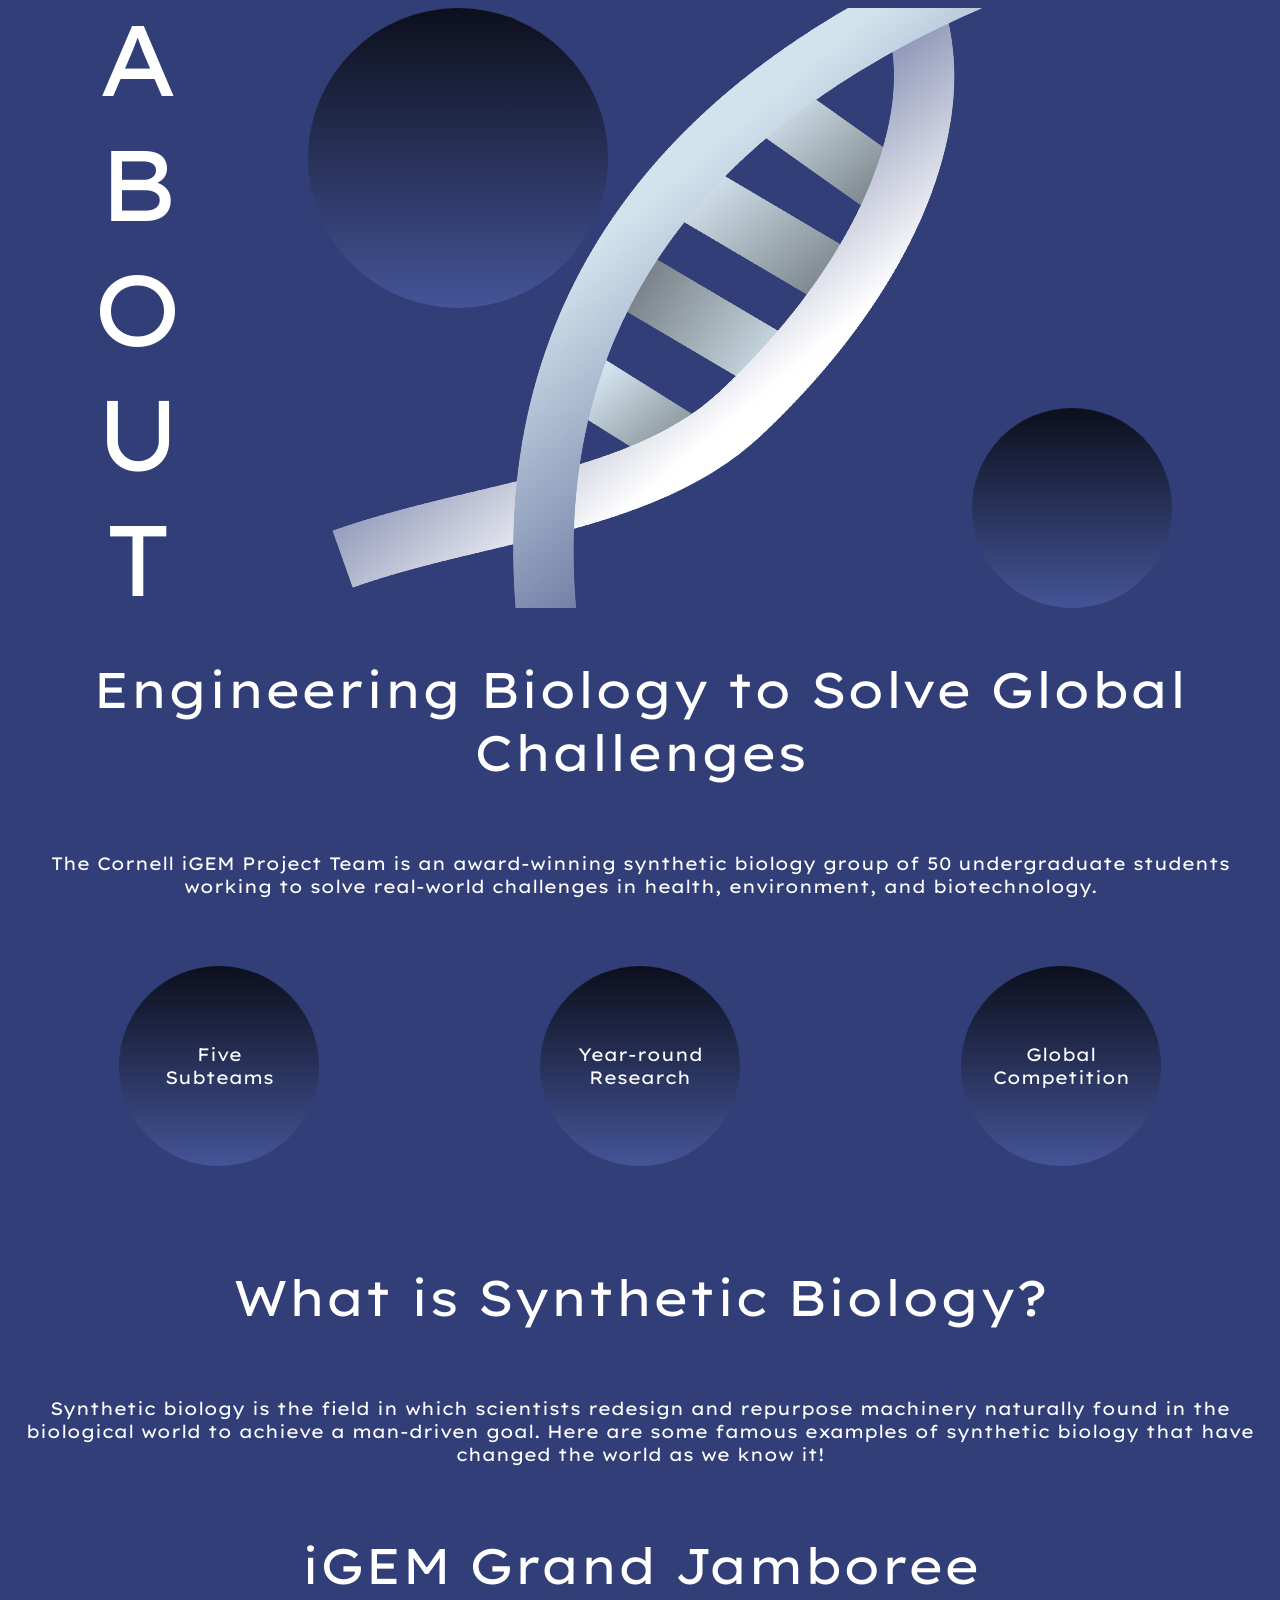
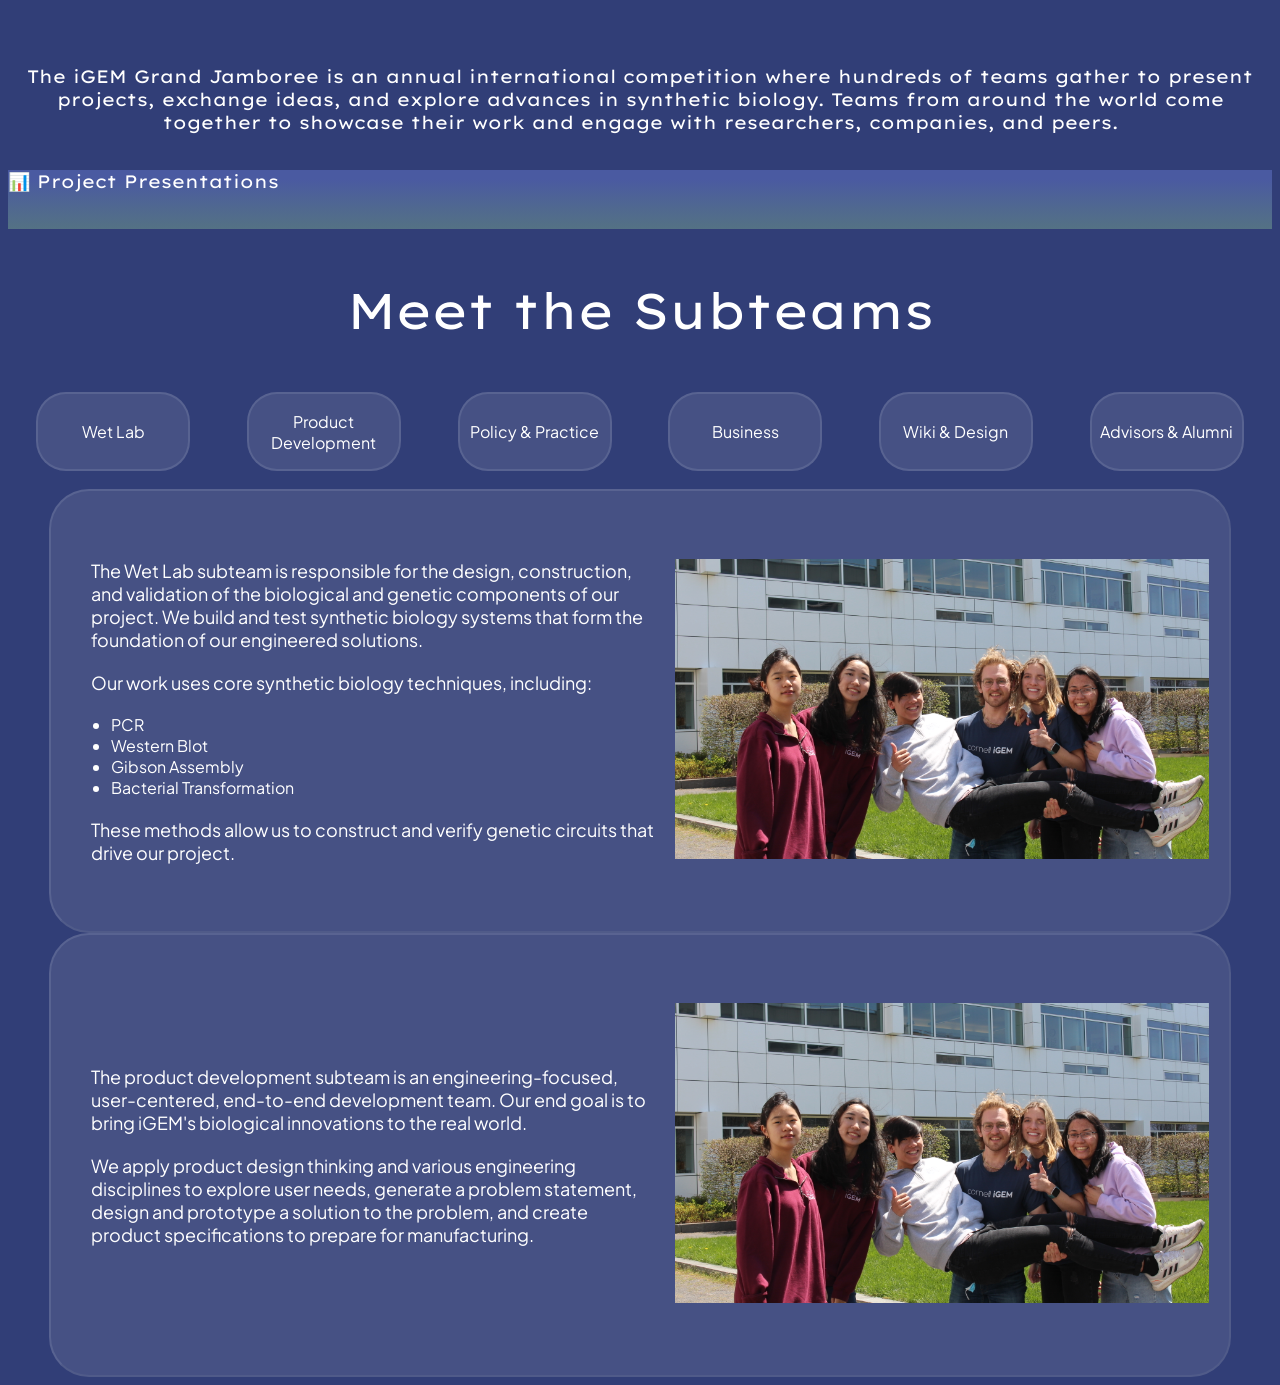
==== commit dcf804b9: "1st animation Co-authored-by: Copilot <copilot@github.com>" ====
--- a/about.html
+++ b/about.html
@@ -30,29 +30,41 @@
     </div>
 
     <div id="container1">
-        <div class="circle">
-            <p>Five Subteams</p>
+        <div class="flip-card">
+            <div class="flip-card-inner">
+                <div class="circle flip-card-front">
+                    <p>Five Subteams</p>
+                </div>
+
+                <div class="circle flip-card-back">
+                    <p>Wet Lab, Product Development, Policy & Practice, Business, Wiki & Design</p>
+                </div>
+            </div>
         </div>
 
-        <div class="circle">
-            <p>Year-round Research</p>
+        <div class="flip-card">
+            <div class="flip-card-inner">
+                <div class="circle flip-card-front">
+                    <p>Year-round Research</p>
+                </div>
+
+                <div class="circle flip-card-back">
+                    <p>School Year + Summer Collaboration</p>
+                </div>
+            </div>
         </div>
 
-        <div class="circle">
-            <p>Global Competition</p>
+        <div class="flip-card">
+            <div class="flip-card-inner">
+                <div class="circle flip-card-front">
+                    <p>Global Competition</p>
+                </div>
+
+                <div class="circle flip-card-back">
+                    <p>300+ Teams at the iGEM Grand Jamboree in Paris!</p>
+                </div>
+            </div>
         </div>
-
-    <!-- div class="circle">
-            <p>Five Subteams</p>
-        </div>
-
-        <div class="circle">
-            <p>Year-round Research</p>
-        </div>
-
-        <div class="circle">
-            <p>Global Competition</p>
-        </div>-->
     </div>
 
     <div id="div1">
@@ -69,6 +81,15 @@
 
     <div id="div2">
         <p>The iGEM Grand Jamboree is an annual international competition where hundreds of teams gather to present projects, exchange ideas, and explore advances in synthetic biology. Teams from around the world come together to showcase their work and engage with researchers, companies, and peers.</p>
+    </div>
+
+    <div id="container4">
+        <div class="middle">
+            <p>📊 Project Presentations</p>
+            <div class="inside">
+                <img>
+            </div>
+        </div>
     </div>
 
     <div id="div1">
--- a/css/about.css
+++ b/css/about.css
@@ -22,6 +22,51 @@
     font-family: "Lexend Exa", sans-serif;
     font-size: 18px;
     color: #ffffff;
+}
+
+.flip-card {
+  background-color: transparent;
+  width: 300px;
+  height: 300px;
+  perspective: 1000px;
+}
+
+.flip-card-inner {
+  position: relative;
+  width: 100%;
+  height: 100%;
+  text-align: center;
+  display: flex;           
+  align-items: center;     
+  justify-content: center;
+  transition: transform 0.6s;
+  transform-style: preserve-3d;
+}
+
+.flip-card:hover .flip-card-inner {
+  transform: rotateY(180deg);
+}
+
+.flip-card-front, .flip-card-back {
+  position: absolute;
+  width: 100%;
+  height: 100%;
+  -webkit-backface-visibility: hidden;
+  backface-visibility: hidden; 
+  text-align: center;
+  padding: 20px;
+  box-sizing: border-box;
+}
+
+.flip-card-front {
+  background-color: #bbb;
+  color: black;
+}
+
+.flip-card-back {
+  background-color: #2980b9;
+  color: white;
+  transform: rotateY(180deg);
 }
 
 .vertical{
@@ -128,6 +173,10 @@
     border: 2px, solid, #ffffff1A;
 }
 
+.middle {
+    background: linear-gradient(#4A5AA1 15%, #547284 100%)
+}
+
 #container3 {
     display: flex;
     flex-direction: column;
@@ -167,4 +216,4 @@
 .simg {
     width: auto;
     height: 300px;
-}+}
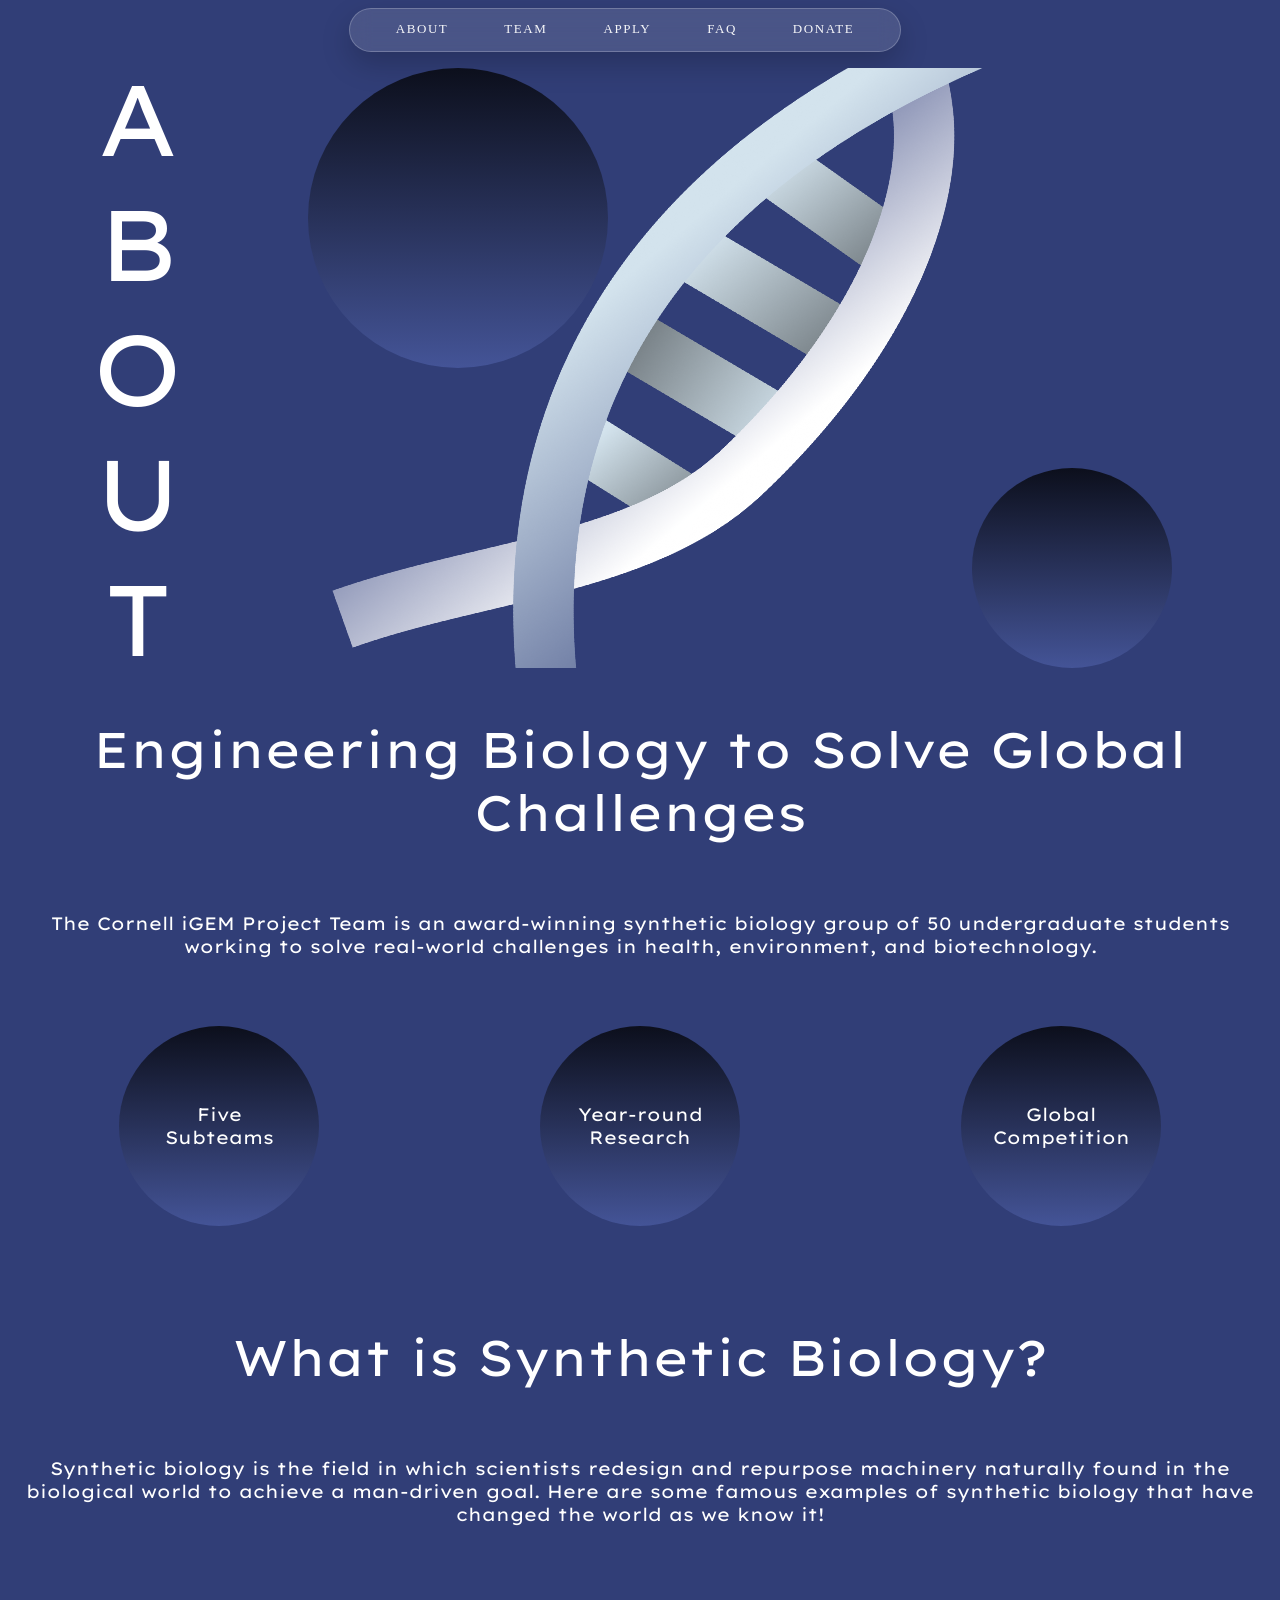
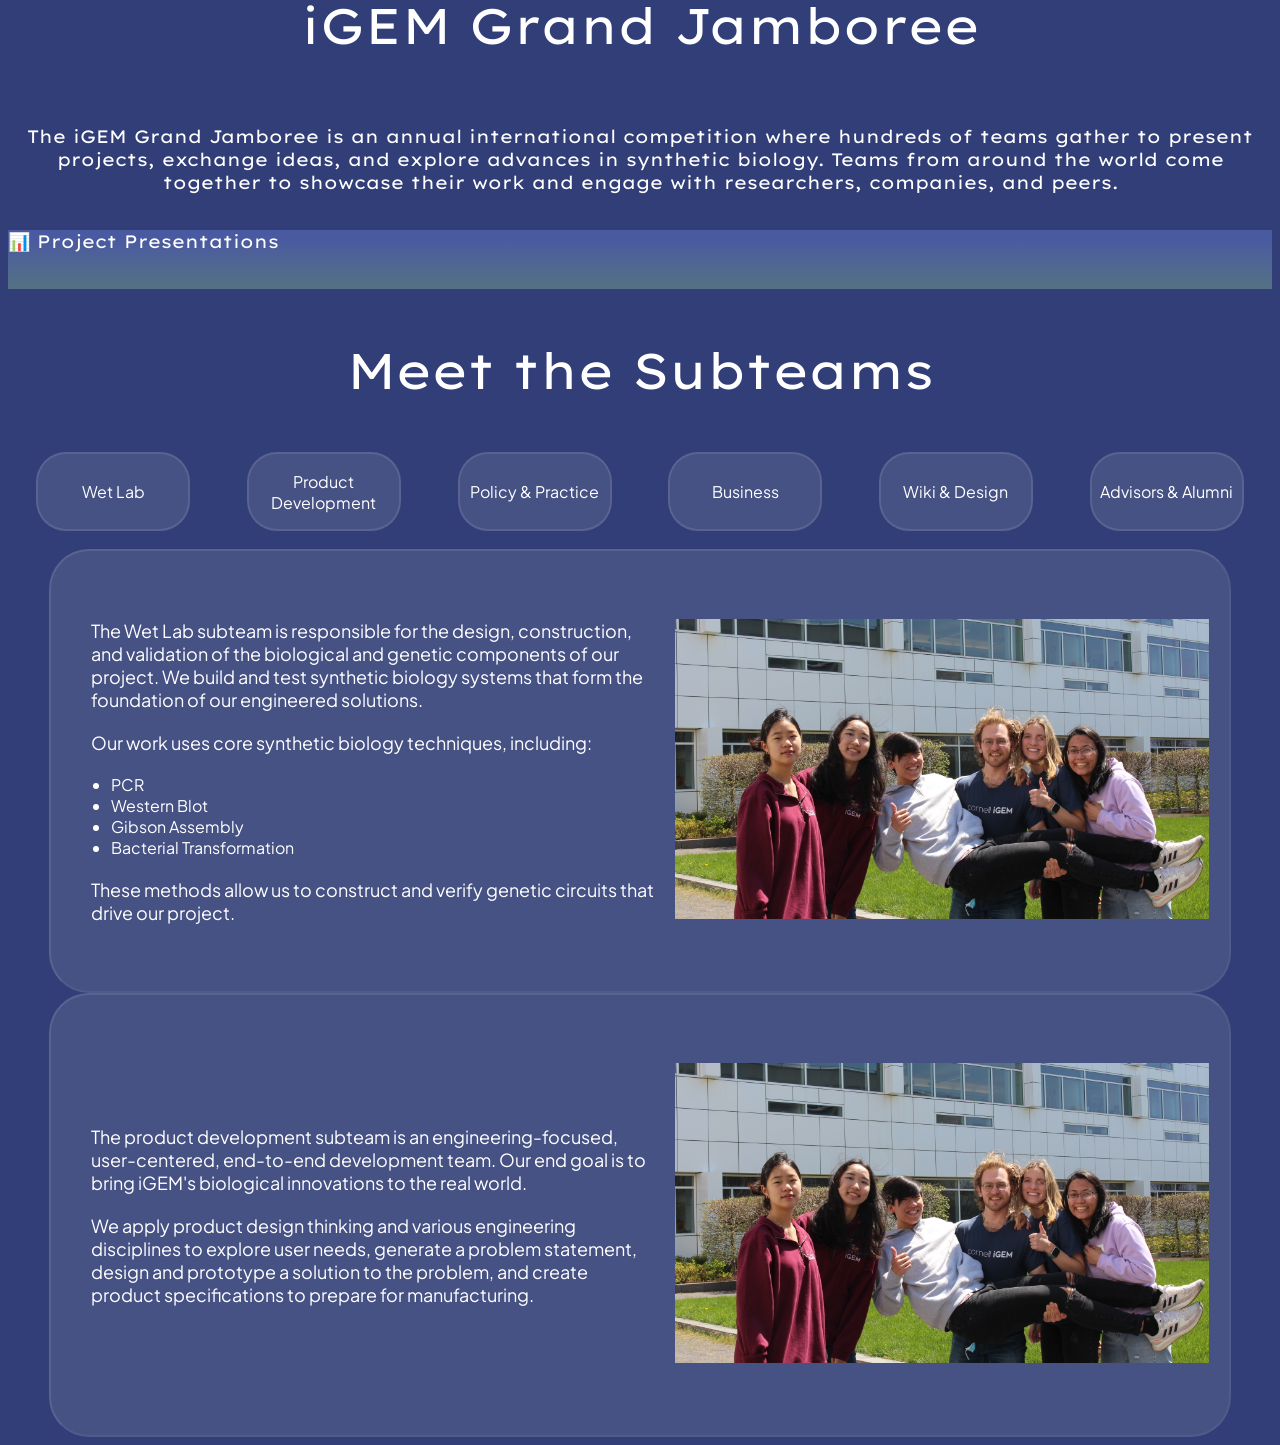
==== commit 8f4400de: "navbar kinda" ====
--- a/about.html
+++ b/about.html
@@ -9,6 +9,33 @@
     <title>iGEM at Cornell | About</title>
 </head>
 <body>
+
+    <link rel="stylesheet" href="https://cdnjs.cloudflare.com/ajax/libs/font-awesome/4.7.0/css/font-awesome.min.css">
+
+    <nav class="navbar fixed-top">
+        <span class="navbar-toggle" id="js-navbar-toggle">
+            <i class="fa fa-bars"></i>
+        </span>
+        <a href="index.html" class="logo"><img src="images/logo/logo_new.png" width="200" alt="logo"></a>
+        <ul class="main-nav" id="js-menu">
+            <li>
+                <a href="about.html" class="nav-links">About</a>
+            </li>
+            <li>
+                <a href="team.html" class="nav-links">Team</a>
+            </li>
+            <li>
+                <a href="apply.html" class="nav-links">Apply</a>
+            </li>
+            <li>
+                <a href="faq.html" class="nav-links">FAQ</a>
+            </li>
+            <li>
+                <a href="donate.html" class="nav-links">Donate</a>
+            </li>
+        </ul>
+    </nav>
+    
     <div id="main_container">
         <div id="bottom">
             <h1 class="vertical">ABOUT</h1>
--- a/css/about.css
+++ b/css/about.css
@@ -23,6 +23,71 @@
     font-size: 18px;
     color: #ffffff;
 }
+
+/* Nav Bar Styling */
+
+.navbar {
+    background: transparent;
+    box-shadow: none;
+    z-index: 3000;
+}
+
+.navbar {
+    justify-content: center;
+    height: 60px;
+    display: flex;
+}
+
+.logo {
+    display: none;
+}
+
+.navbar-toggle {
+    display: none;
+}
+
+.main-nav {
+    display: flex;
+    border-top: none;
+    width: auto;
+    padding: 10px 18px;
+    border-radius: 999px;
+    background: rgba(255, 255, 255, 0.12);
+    backdrop-filter: blur(10px);
+    -webkit-backdrop-filter: blur(10px);
+    border: 1px solid rgba(255, 255, 255, 0.22);
+    box-shadow: 0 12px 30px rgba(0, 0, 0, 0.20);
+    margin-top: 0;
+    list-style-type: none;
+    text-align: center;
+    box-sizing: border-box;
+    margin-right: 30px;
+    flex-direction: row;
+    justify-content: flex-end;
+}
+
+@media screen and (min-width: 768px) {
+    body.home .navbar.fixed-top {
+        padding-top: 14px;
+    }
+}
+
+.nav-links {
+    margin-left: 28px;
+    margin-right: 28px;
+    letter-spacing: 0.12em;
+    text-transform: uppercase;
+    font-size: 13px;
+    opacity: 0.95;
+    color: #ffffff;
+    text-decoration: none;
+}
+
+.main-nav li {
+    margin-top: 0;
+}
+
+/* other stuff */
 
 .flip-card {
   background-color: transparent;
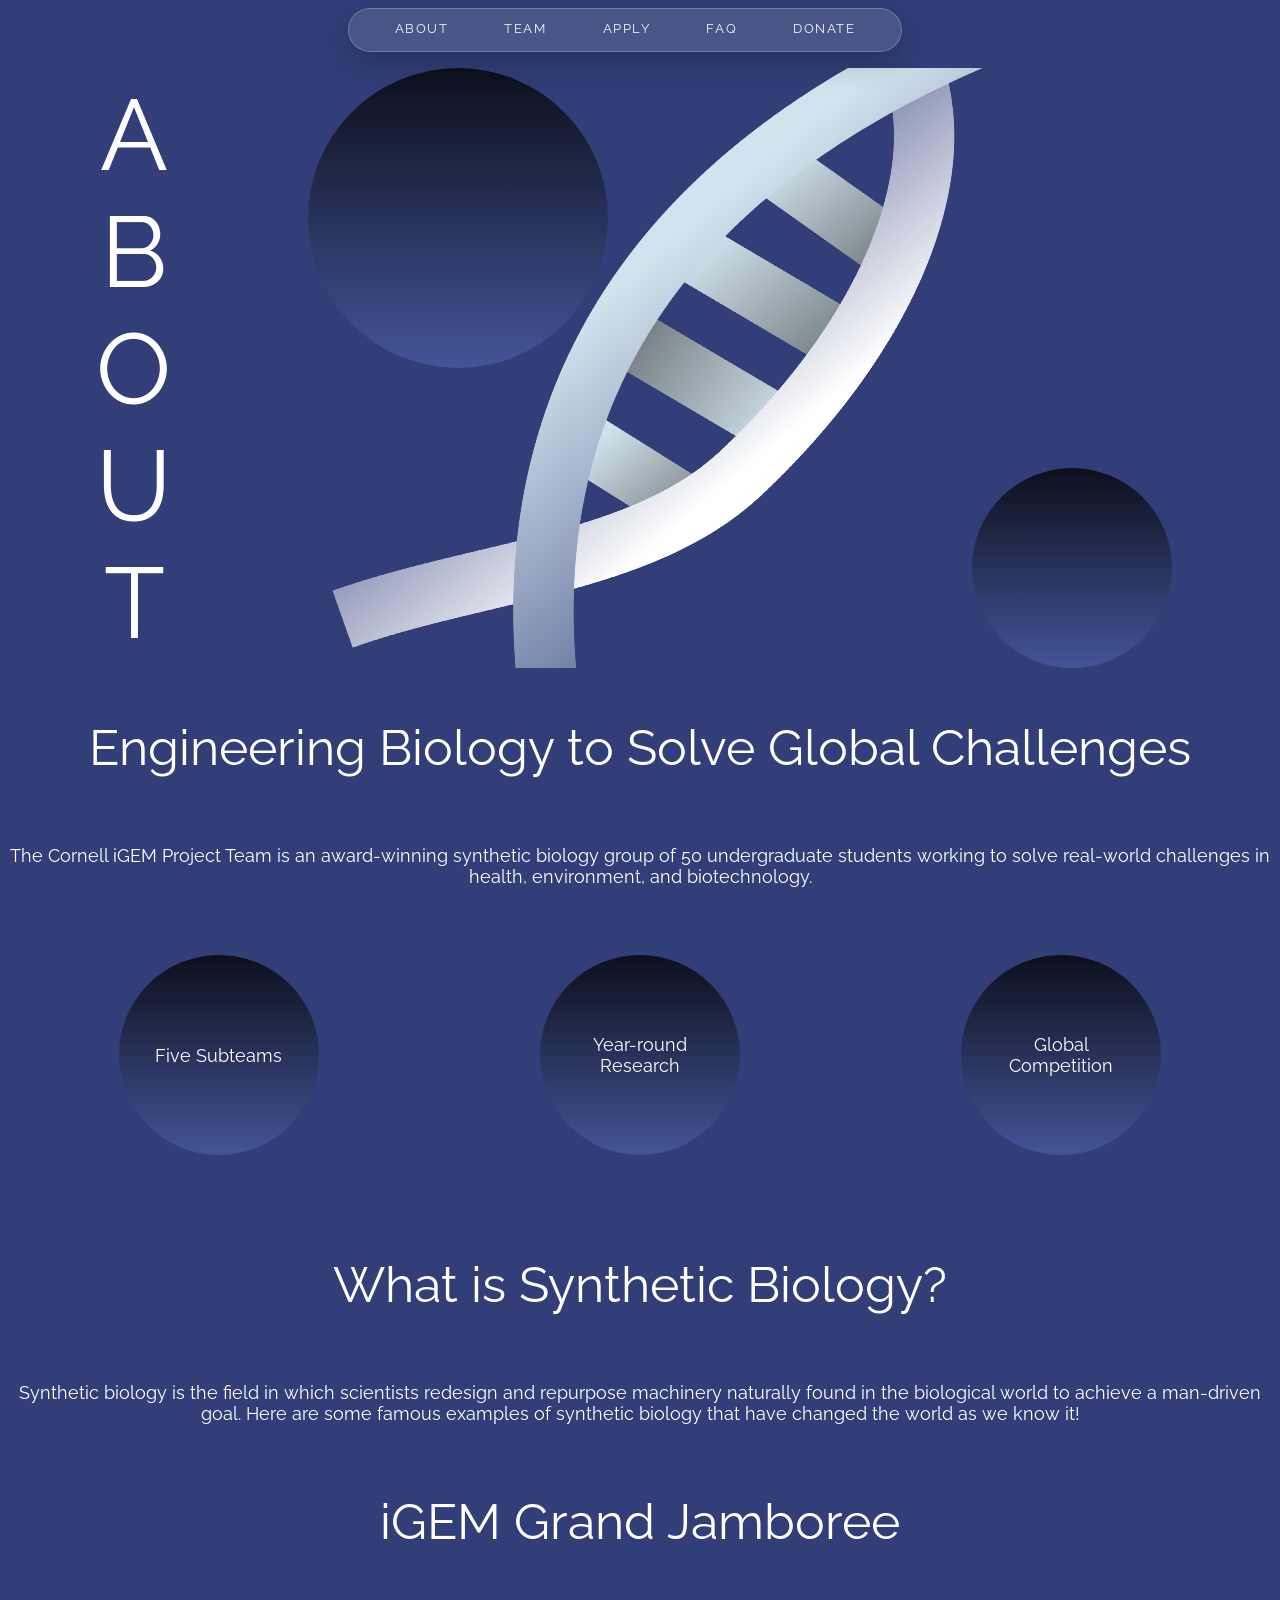
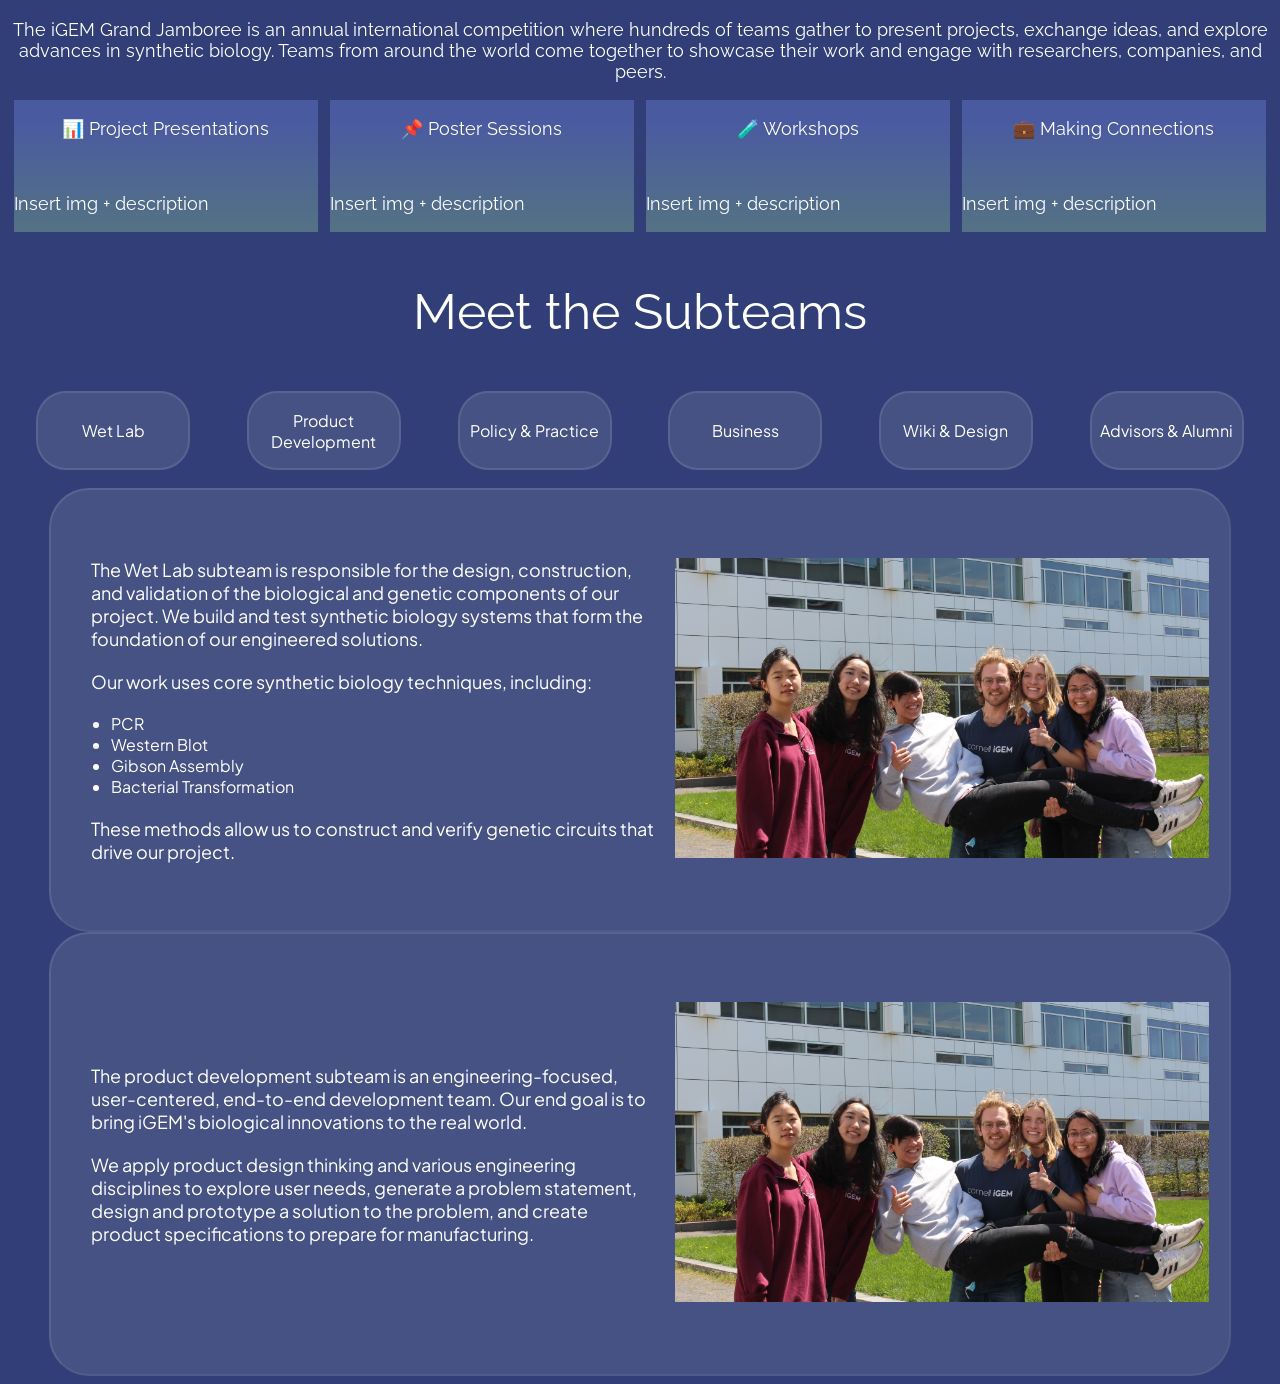
==== commit b836ad48: "Font + other stuff" ====
--- a/about.html
+++ b/about.html
@@ -36,6 +36,8 @@
         </ul>
     </nav>
     
+    <div id="spacer"></div>
+
     <div id="main_container">
         <div id="bottom">
             <h1 class="vertical">ABOUT</h1>
@@ -112,9 +114,34 @@
 
     <div id="container4">
         <div class="middle">
-            <p>📊 Project Presentations</p>
+            <p class="mt">📊 Project Presentations</p>
             <div class="inside">
                 <img>
+                <p>Insert img + description</p>
+            </div>
+        </div>
+
+        <div class="middle">
+            <p class="mt">📌 Poster Sessions</p>
+            <div class="inside">
+                <img>
+                <p>Insert img + description</p>
+            </div>
+        </div>
+
+        <div class="middle">
+            <p class="mt">🧪 Workshops</p>
+            <div class="inside">
+                <img>
+                <p>Insert img + description</p>
+            </div>
+        </div>
+
+        <div class="middle">
+            <p class="mt">💼 Making Connections </p>
+            <div class="inside">
+                <img>
+                <p>Insert img + description</p>
             </div>
         </div>
     </div>
--- a/css/about.css
+++ b/css/about.css
@@ -1,9 +1,11 @@
+@import url('https://fonts.googleapis.com/css2?family=Raleway&display=swap');
+
 body {
     background-color: #313e77;
 }
 
 h1 {
-    font-family: "Lexend Exa", sans-serif;
+    font-family: "Raleway", sans-serif;
     font-weight: normal;
     font-size: 100px;
     color: #ffffff;
@@ -11,7 +13,7 @@
 }
 
 h3 {
-    font-family: "Lexend Exa", sans-serif;
+    font-family: "Raleway", sans-serif;
     font-weight: normal;
     font-size: 50px;
     color: #ffffff;
@@ -19,7 +21,7 @@
 }
 
 p {
-    font-family: "Lexend Exa", sans-serif;
+    font-family: "Raleway", sans-serif;
     font-size: 18px;
     color: #ffffff;
 }
@@ -36,10 +38,19 @@
     justify-content: center;
     height: 60px;
     display: flex;
+    padding: .5rem 1rem;
+    flex-wrap: wrap;
 }
 
 .logo {
     display: none;
+}
+
+.fixed-top {
+    position: fixed;
+    top: 0;
+    right: 0;
+    left: 0;
 }
 
 .navbar-toggle {
@@ -69,6 +80,7 @@
 @media screen and (min-width: 768px) {
     body.home .navbar.fixed-top {
         padding-top: 14px;
+        height: 60px;
     }
 }
 
@@ -81,6 +93,7 @@
     opacity: 0.95;
     color: #ffffff;
     text-decoration: none;
+    font-family: "Raleway", sans-serif;
 }
 
 .main-nav li {
@@ -88,6 +101,10 @@
 }
 
 /* other stuff */
+
+#spacer {
+    height: 60px;
+}
 
 .flip-card {
   background-color: transparent;
@@ -239,7 +256,19 @@
 }
 
 .middle {
-    background: linear-gradient(#4A5AA1 15%, #547284 100%)
+    background: linear-gradient(#4A5AA1 15%, #547284 100%);
+    width: 24%;
+    
+}
+
+.mt {
+    text-align: center;
+}
+
+#container4 {
+    display: flex;
+    justify-content: space-around;
+    align-items: center;
 }
 
 #container3 {
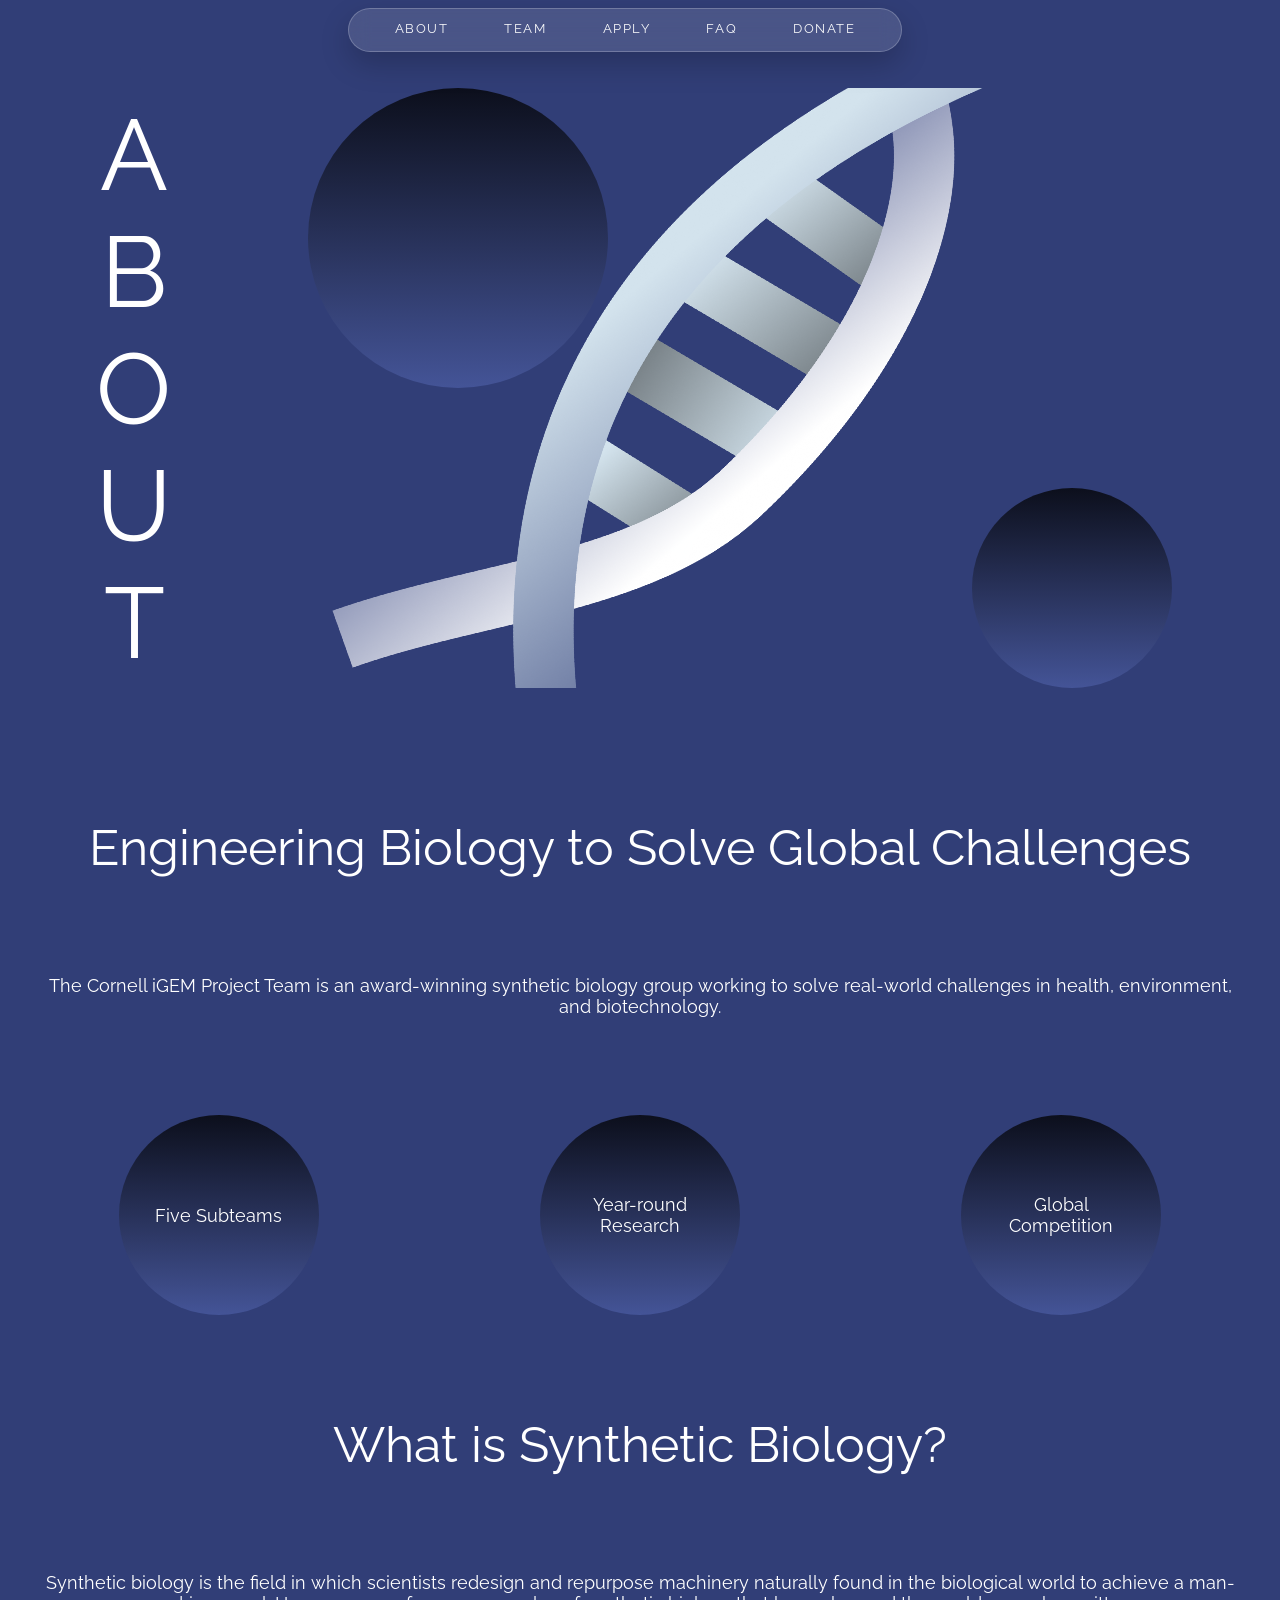
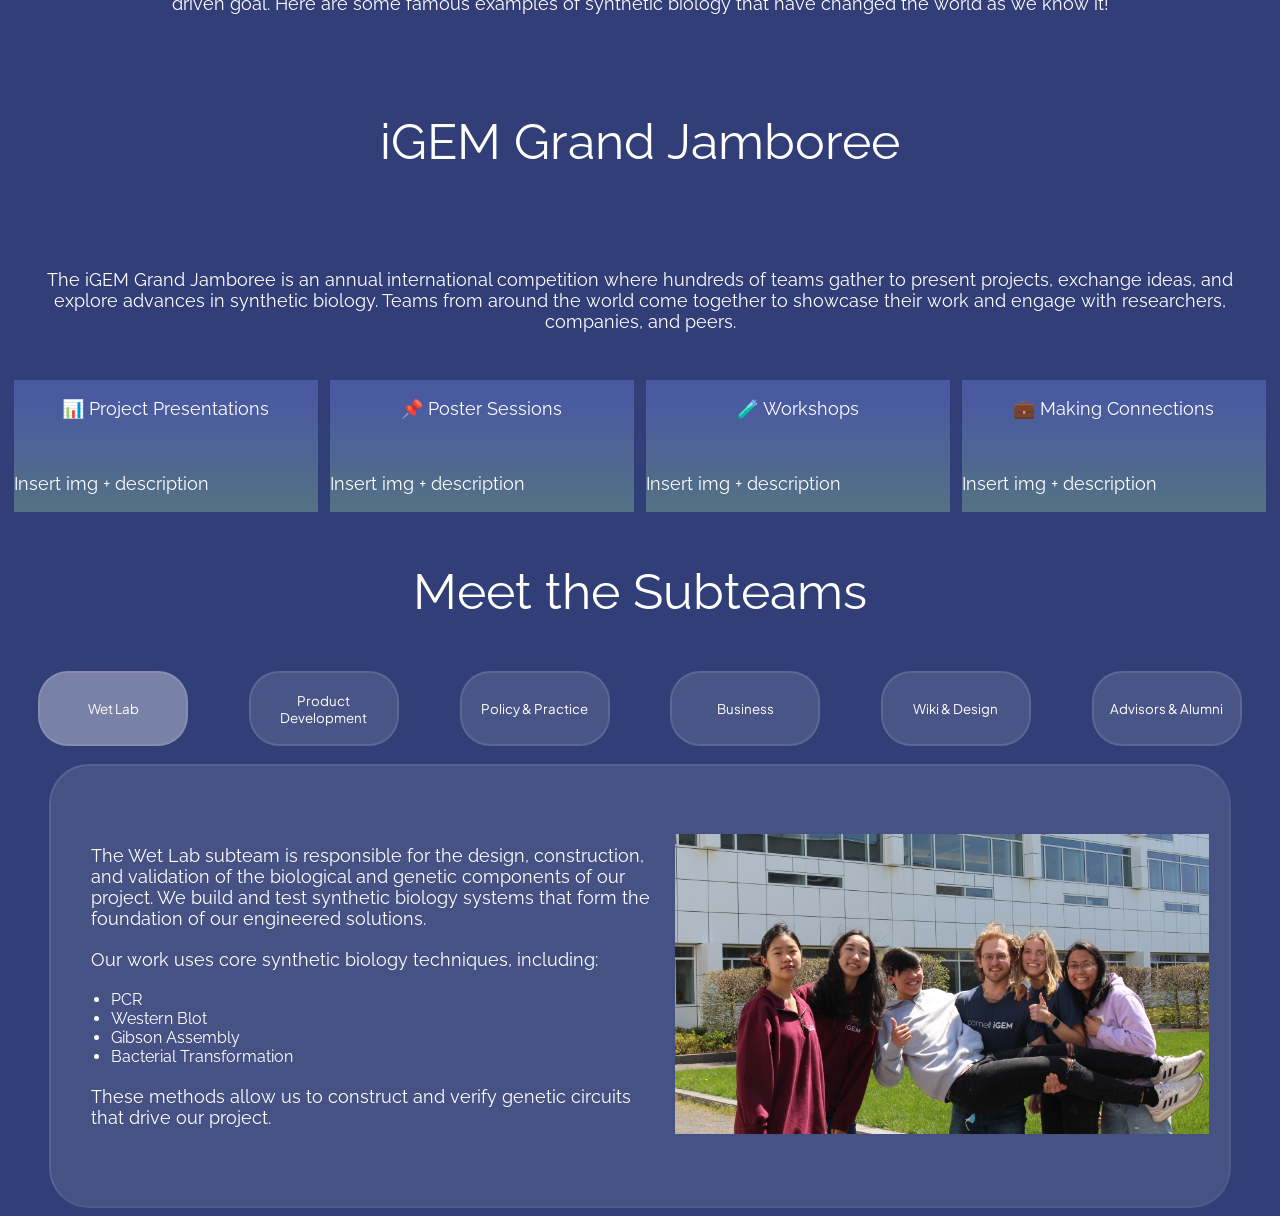
==== commit 4c4fae74: "basic ahh animation" ====
--- a/about.html
+++ b/about.html
@@ -50,12 +50,14 @@
         </div>
     </div>
 
+            <div id="spacer"></div>
+
     <div id="div1">
         <h3>Engineering Biology to Solve Global Challenges</h3> <br>
     </div>
 
     <div id="div2">
-        <p>The Cornell iGEM Project Team is an award-winning synthetic biology group of 50 undergraduate students working to solve real-world challenges in health, environment, and biotechnology.</p>
+        <p>The Cornell iGEM Project Team is an award-winning synthetic biology group working to solve real-world challenges in health, environment, and biotechnology.</p>
     </div>
 
     <div id="container1">
@@ -151,16 +153,16 @@
     </div>
 
     <div id="container2">
-        <div class="b1">Wet Lab</div>
-        <div class="b1">Product Development</div>
-        <div class="b1">Policy & Practice</div>
-        <div class="b1">Business</div>
-        <div class="b1">Wiki & Design</div>
-        <div class="b1">Advisors & Alumni</div>
+        <button class="b1 active" data-target="wl">Wet Lab</button>
+        <button class="b1" data-target="pd">Product Development</button>
+        <button class="b1" data-target="pp">Policy & Practice</button>
+        <button class="b1" data-target="b">Business</button>
+        <button class="b1" data-target="wd">Wiki & Design</button>
+        <button class="b1" data-target="aa">Advisors & Alumni</button>
     </div>
 <br>
     <div id="container3">
-        <div id="wl" class="subteam">
+        <div id="wl" class="subteam active">
             <div>
                 <p class="st">The Wet Lab subteam is responsible for the design, construction, and validation of the biological and genetic components of our project. We build and test synthetic biology systems that form the foundation of our engineered solutions.</p>
                 <p class="st">Our work uses core synthetic biology techniques, including:</p>
@@ -189,6 +191,37 @@
                 <img src="images/content/2022_subteam.jpg" class="simg">
             </div>
         </div>
-    </div>
+
+        <div id="pp" class="subteam">
+
+        </div>
+
+        <div id="b" class="subteam">
+
+        </div>
+        
+        <div id="wd" class="subteam">
+
+        </div>
+
+        <div id="aa" class="subteam">
+
+        </div>
+    </div>
+
+    <script>
+        const buttons = document.querySelectorAll('.b1');
+        const contents = document.querySelectorAll('.subteam');
+
+        buttons.forEach(button => {
+            button.addEventListener('click', () => {
+                buttons.forEach(btn => btn.classList.remove('active'));
+                contents.forEach(content => content.classList.remove('active'));
+                button.classList.add('active');
+                const targetId = button.getAttribute('data-target');
+                document.getElementById(targetId).classList.add('active');
+            });
+        });
+    </script>
 </body>
 </html>
--- a/css/about.css
+++ b/css/about.css
@@ -103,7 +103,7 @@
 /* other stuff */
 
 #spacer {
-    height: 60px;
+    height: 80px;
 }
 
 .flip-card {
@@ -205,6 +205,8 @@
 #div2 {
     display: flex;
     text-align: center;
+    margin: 30px;
+    font-size: 50px;
 }
 
 #container1 {
@@ -244,7 +246,22 @@
 .b1 {
     font-family: "Plus Jakarta Sans", sans-serif;
     color: #ffffff;
-    background-color: #ffffff1A;
+    background: rgba(255, 255, 255, 0.12);
+    backdrop-filter: blur(10px);
+    width: 150px;
+    height: 75px;
+    border-radius: 30px;
+    display: flex;
+    justify-content: center;
+    align-items: center;
+    text-align: center;
+    border: 2px, solid, #ffffff1A;
+}
+
+.b1.active {
+    font-family: "Plus Jakarta Sans", sans-serif;
+    color: #ffffff;
+    background: rgba(255, 255, 255, 0.35); 
     width: 150px;
     height: 75px;
     border-radius: 30px;
@@ -272,11 +289,9 @@
 }
 
 #container3 {
-    display: flex;
-    flex-direction: column;
-    justify-content: center;
-    align-items: center;
-    width: 100%;
+    display: grid;
+    grid-template-columns: 1fr;
+    grid-template-rows: 1fr;
 }
 
 #wl{
@@ -292,7 +307,7 @@
 }
 
 .subteam {
-    font-family: "Plus Jakarta Sans", sans-serif;
+    font-family: "Raleway", sans-serif;
     color: #ffffff;
     background-color: #ffffff1A;
     height: 400px;
@@ -300,10 +315,30 @@
     border-radius: 40px;
     border: 2px, outset, #ffffff1A;
     padding: 20px;
+    grid-column: 1;
+    grid-row: 1;
+    background: white;
+    opacity: 0;
+    pointer-events: none;
+}
+
+.subteam.active {
+    font-family: "Raleway", sans-serif;
+    color: #ffffff;
+    background-color: #ffffff1A;
+    height: 400px;
+    width: 90%;
+    margin: auto;
+    border-radius: 40px;
+    border: 2px, outset, #ffffff1A;
+    padding: 20px;
+    opacity: 1;
+    pointer-events: auto;
+    z-index: 1;
 }
 
 .st {
-    font-family: "Plus Jakarta Sans", sans-serif;
+    font-family: "Raleway", sans-serif;
     margin: 20px;
 }
 
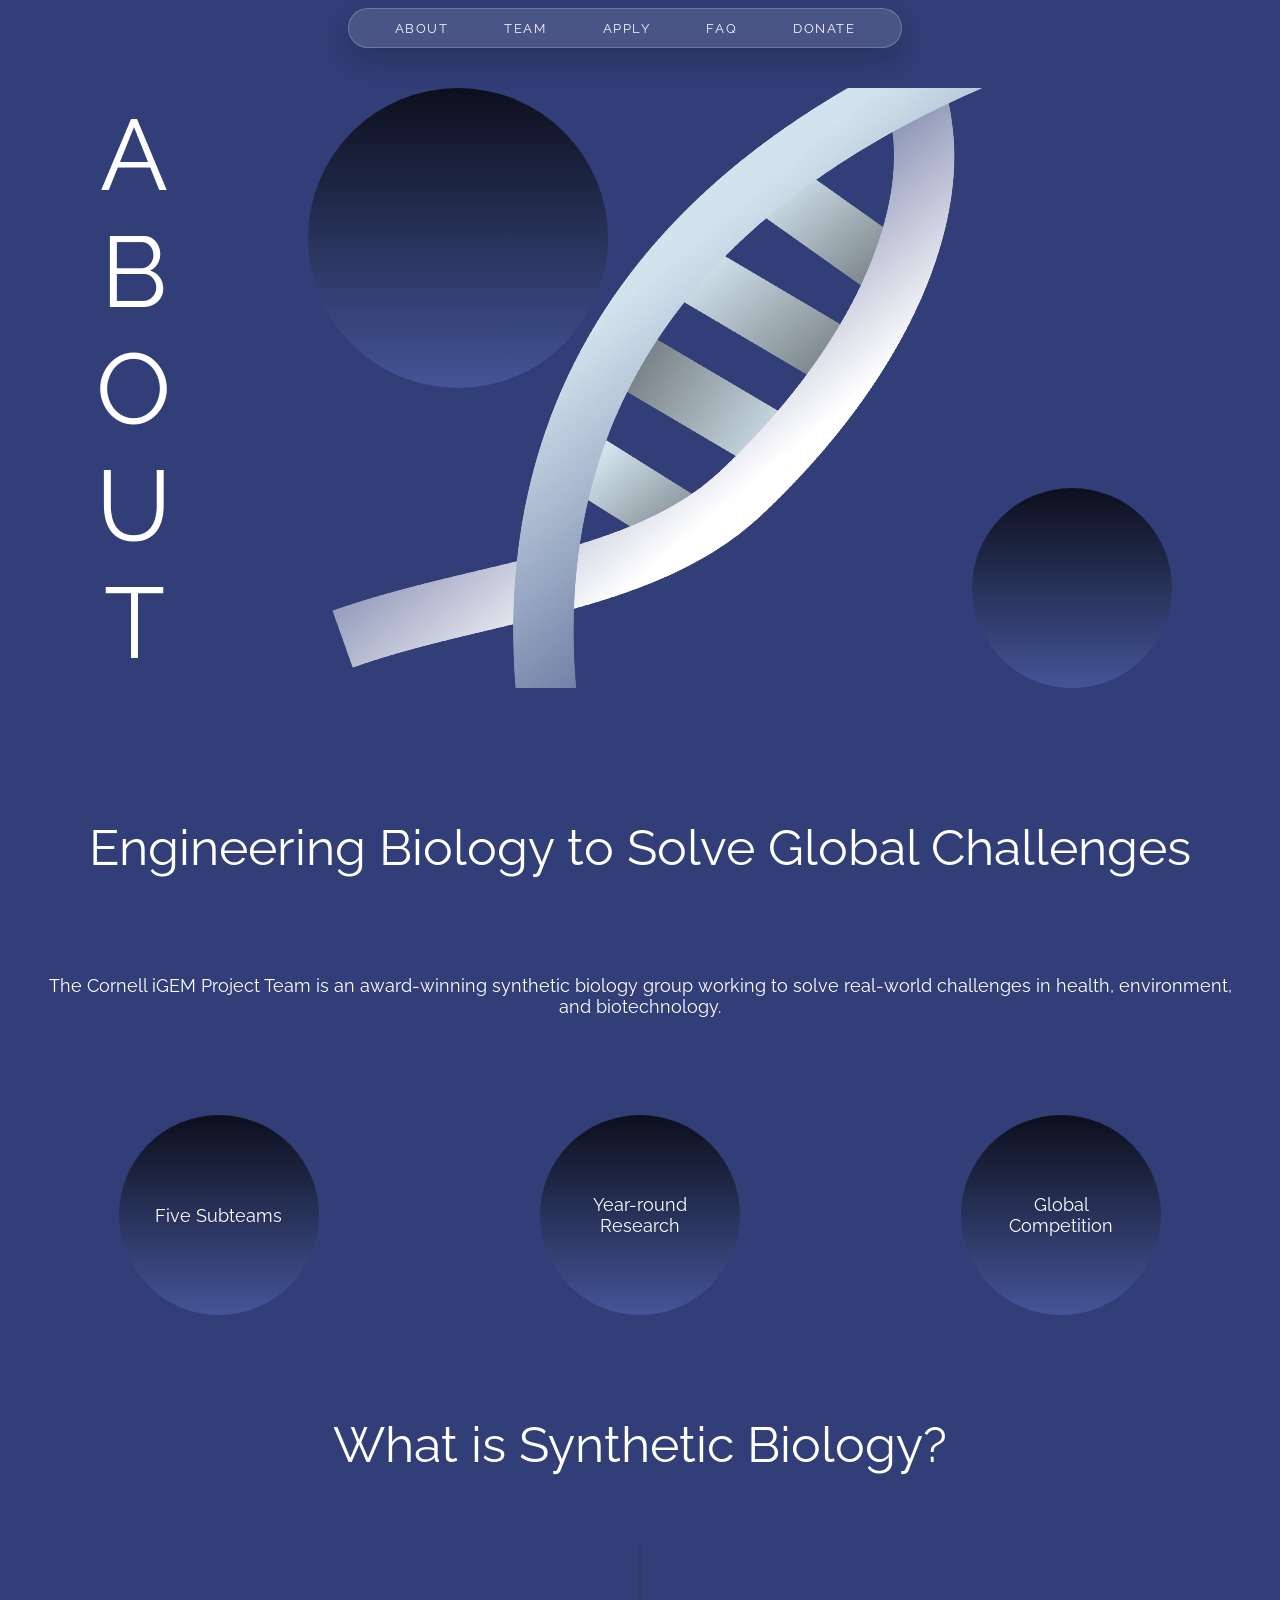
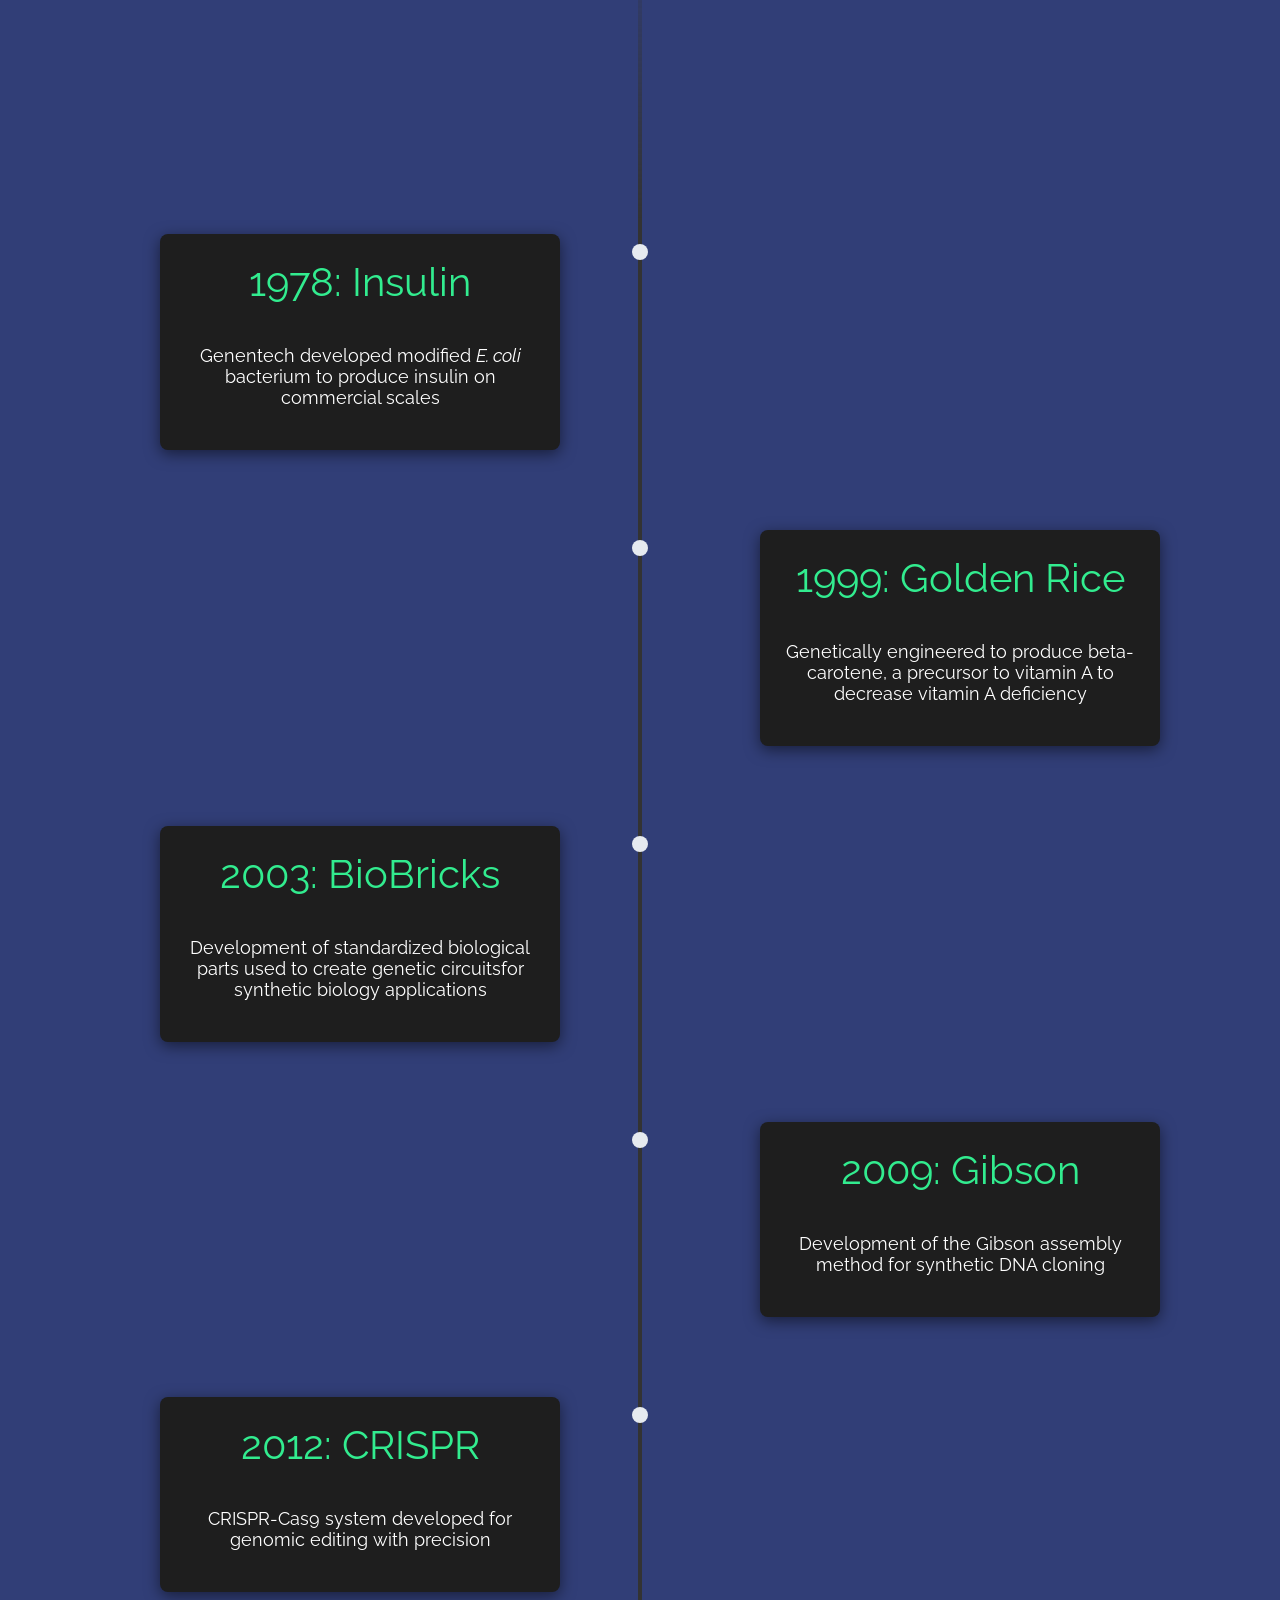
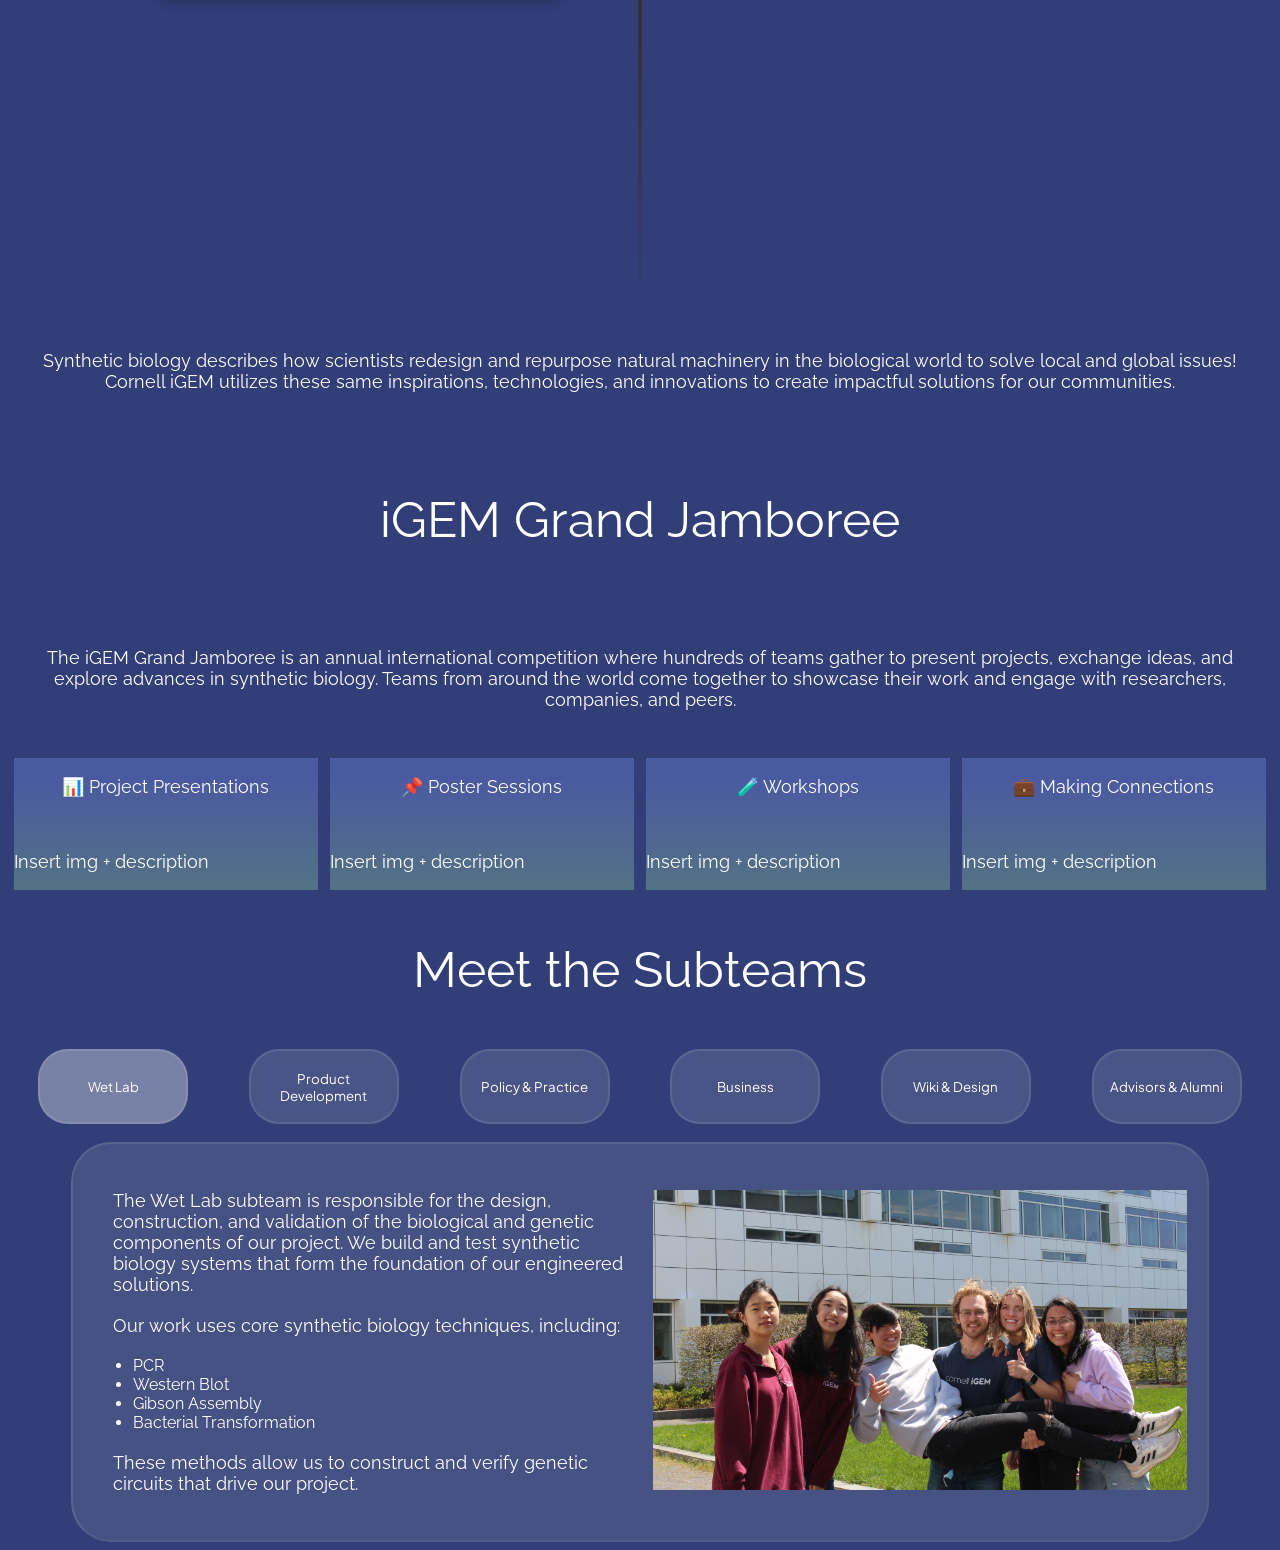
==== commit 2d6c7c93: "Timeline" ====
--- a/about.html
+++ b/about.html
@@ -102,8 +102,59 @@
         <h3>What is Synthetic Biology?</h3> <br>
     </div>
 
+
+    <div class="timeline-wrapper">
+    <div class="timeline-container">
+      
+      <div class="timeline-line">
+        <div class="timeline-progress"></div>
+      </div>
+
+      <div class="timeline-item left">
+        <div class="timeline-dot"></div>
+        <div class="timeline-content">
+          <h3 class="tt">1978: Insulin</h3>
+          <p class="tc">Genentech developed modified <i>E. coli</i> bacterium to produce insulin on commercial scales</p>
+        </div>
+      </div>
+
+      <div class="timeline-item right">
+        <div class="timeline-dot"></div>
+        <div class="timeline-content">
+          <h3 class="tt">1999: Golden Rice</h3>
+          <p class="tc">Genetically engineered to produce beta-carotene, a precursor to vitamin A to decrease vitamin A deficiency</p>
+        </div>
+      </div>
+
+      <div class="timeline-item left">
+        <div class="timeline-dot"></div>
+        <div class="timeline-content">
+          <h3 class="tt">2003: BioBricks</h3>
+          <p class="tc">Development of standardized biological parts used to create genetic circuitsfor synthetic biology applications</p>
+        </div>
+      </div>
+
+      <div class="timeline-item right">
+        <div class="timeline-dot"></div>
+        <div class="timeline-content">
+          <h3 class="tt">2009: Gibson</h3>
+          <p class="tc">Development of the Gibson assembly method for synthetic DNA cloning</p>
+        </div>
+      </div>
+
+      <div class="timeline-item left">
+        <div class="timeline-dot"></div>
+        <div class="timeline-content">
+          <h3 class="tt">2012: CRISPR</h3>
+          <p class="tc">CRISPR-Cas9 system developed for genomic editing with precision</p>
+        </div>
+      </div>
+
+    </div>
+  </div>
+
     <div id="div2">
-        <p>Synthetic biology is the field in which scientists redesign and repurpose machinery naturally found in the biological world to achieve a man-driven goal. Here are some famous examples of synthetic biology that have changed the world as we know it!</p>
+        <p class="tc">Synthetic biology describes how scientists redesign and repurpose natural machinery in the biological world to solve local and global issues! Cornell iGEM utilizes these same inspirations, technologies, and innovations to create impactful solutions for our communities.</p>
     </div>
 
     <div id="div1">
@@ -222,6 +273,50 @@
                 document.getElementById(targetId).classList.add('active');
             });
         });
+// Timeline JS
+        document.addEventListener("DOMContentLoaded", () => {
+            const timeline = document.querySelector('.timeline-container');
+            const progress = document.querySelector('.timeline-progress');
+            const items = document.querySelectorAll(".timeline-item");
+
+        // --- 1. GROWING TIMELINE LINE LOGIC ---
+        window.addEventListener('scroll', () => {
+            const timelineRect = timeline.getBoundingClientRect();
+            const windowHeight = window.innerHeight;
+            
+            // Use the center of the screen as our calculation trigger point
+            const triggerPoint = windowHeight / 2; 
+            
+            const totalHeight = timelineRect.height;
+            const scrolledPast = triggerPoint - timelineRect.top;
+            
+            let scrollPercent = (scrolledPast / totalHeight) * 100;
+            scrollPercent = Math.max(0, Math.min(scrollPercent, 100));
+            
+            progress.style.height = `${scrollPercent}%`;
+        });
+
+        // --- 2. SMOOTH TEXT BOX ACCORDION / REVEAL LOGIC ---
+        const observerOptions = {
+            root: null, 
+            rootMargin: "-15% 0px -15% 0px", 
+            threshold: 0.1 
+        };
+
+        const timelineObserver = new IntersectionObserver((entries) => {
+            entries.forEach((entry) => {
+            if (entry.isIntersecting) {
+                entry.target.classList.add("active");
+            } else {
+                entry.target.classList.remove("active");
+            }
+            });
+        }, observerOptions);
+
+        items.forEach((item) => {
+            timelineObserver.observe(item);
+        });
+        });
     </script>
 </body>
 </html>
--- a/css/about.css
+++ b/css/about.css
@@ -346,3 +346,167 @@
     width: auto;
     height: 300px;
 }
+
+* {
+  box-sizing: border-box;
+}
+
+.timeline-wrapper {
+  position: relative;
+  width: 100%;
+  /* Smoothly dissolves content at the top 15% and bottom 15% of the viewport */
+  -webkit-mask-image: linear-gradient(
+    to bottom,
+    transparent 0%,
+    black 15%,
+    black 85%,
+    transparent 100%
+  );
+  mask-image: linear-gradient(
+    to bottom,
+    transparent 0%,
+    black 15%,
+    black 85%,
+    transparent 100%
+  );
+}
+
+/* Timeline code */
+
+/* 2. Timeline Main Layout Container */
+.timeline-container {
+  position: relative;
+  max-width: 1200px;
+  margin: 0 auto;
+  padding: 30vh 0; /* Generous padding so top/bottom elements can reach the active middle zone */
+}
+
+/* The background line (grey) */
+.timeline-line {
+  position: absolute;
+  width: 4px;
+  background-color: #333;
+  top: 0;
+  bottom: 0;
+  left: 50%;
+  transform: translateX(-50%);
+  z-index: 1;
+}
+
+/* The colored progress line that grows on scroll */
+.timeline-progress {
+  position: absolute;
+  width: 100%;
+  height: 0%; 
+  top: 0;
+  left: 0;
+  transition: height 0.1s ease-out;
+
+  background: linear-gradient(to bottom,#0077b6,#e6eaf0,#00b4d8 );
+  
+  /* 2. FORCE the gradient background to always match the full height of the timeline container */
+  background-attachment: local;
+  background-size: 100% var(--timeline-total-height, 2000px); 
+}
+
+/* Individual timeline rows */
+.timeline-item {
+  padding: 40px 120px;
+  position: relative;
+  width: 50%;
+  z-index: 2;
+  
+  /* Fade & Slide Initial State */
+  opacity: 0;
+  transform: translateY(40px);
+  transition: all 0.6s ease-out;
+}
+
+/* When JavaScript marks the item as active in the viewport window */
+.timeline-item.active {
+  opacity: 1;
+  transform: translateY(0);
+}
+
+/* Directional positioning */
+.timeline-item.left {
+  left: 0;
+  text-align: right;
+}
+
+.timeline-item.right {
+  left: 50%;
+  text-align: left;
+}
+
+/* The content cards */
+.timeline-content {
+  padding: 24px;
+  background: #1e1e1e;
+  border-radius: 8px;
+  box-shadow: 0 4px 15px rgba(0,0,0,0.5);
+  display: inline-block;
+  width: 400px;
+  text-align: left; /* Keeps text readable inside left-aligned blocks */
+}
+
+.timeline-content h3 {
+  margin-top: 0;
+  color: #32ec8f;
+}
+
+/* The dots on the timeline center line */
+.timeline-dot {
+  position: absolute;
+  width: 16px;
+  height: 16px;
+  background-color: #e6eaf0;
+  border-radius: 50%;
+  top: 50px; /* Aligns roughly with the upper section of the text block */
+  z-index: 3;
+  transition: transform 0.3s ease;
+}
+
+/* Pulse the dot slightly when active */
+.timeline-item.active .timeline-dot {
+  transform: scale(1.3);
+  background-color: #e6eaf0;
+}
+
+.timeline-item.left .timeline-dot {
+  right: -8px; 
+}
+
+.timeline-item.right .timeline-dot {
+  left: -8px;
+}
+
+/* Responsive Design for Mobile Screens */
+@media (max-width: 768px) {
+  .timeline-line {
+    left: 30px; 
+  }
+  
+  .timeline-item {
+    width: 100%; 
+    padding-left: 60px;
+    padding-right: 20px;
+    text-align: left !important;
+  }
+  
+  .timeline-item.left, .timeline-item.right {
+    left: 0;
+  }
+  
+  .timeline-dot {
+    left: 22px !important; 
+  }
+}
+
+.tc {
+    text-align: center;
+}
+
+.tt {
+    font-size: 40px;
+}
